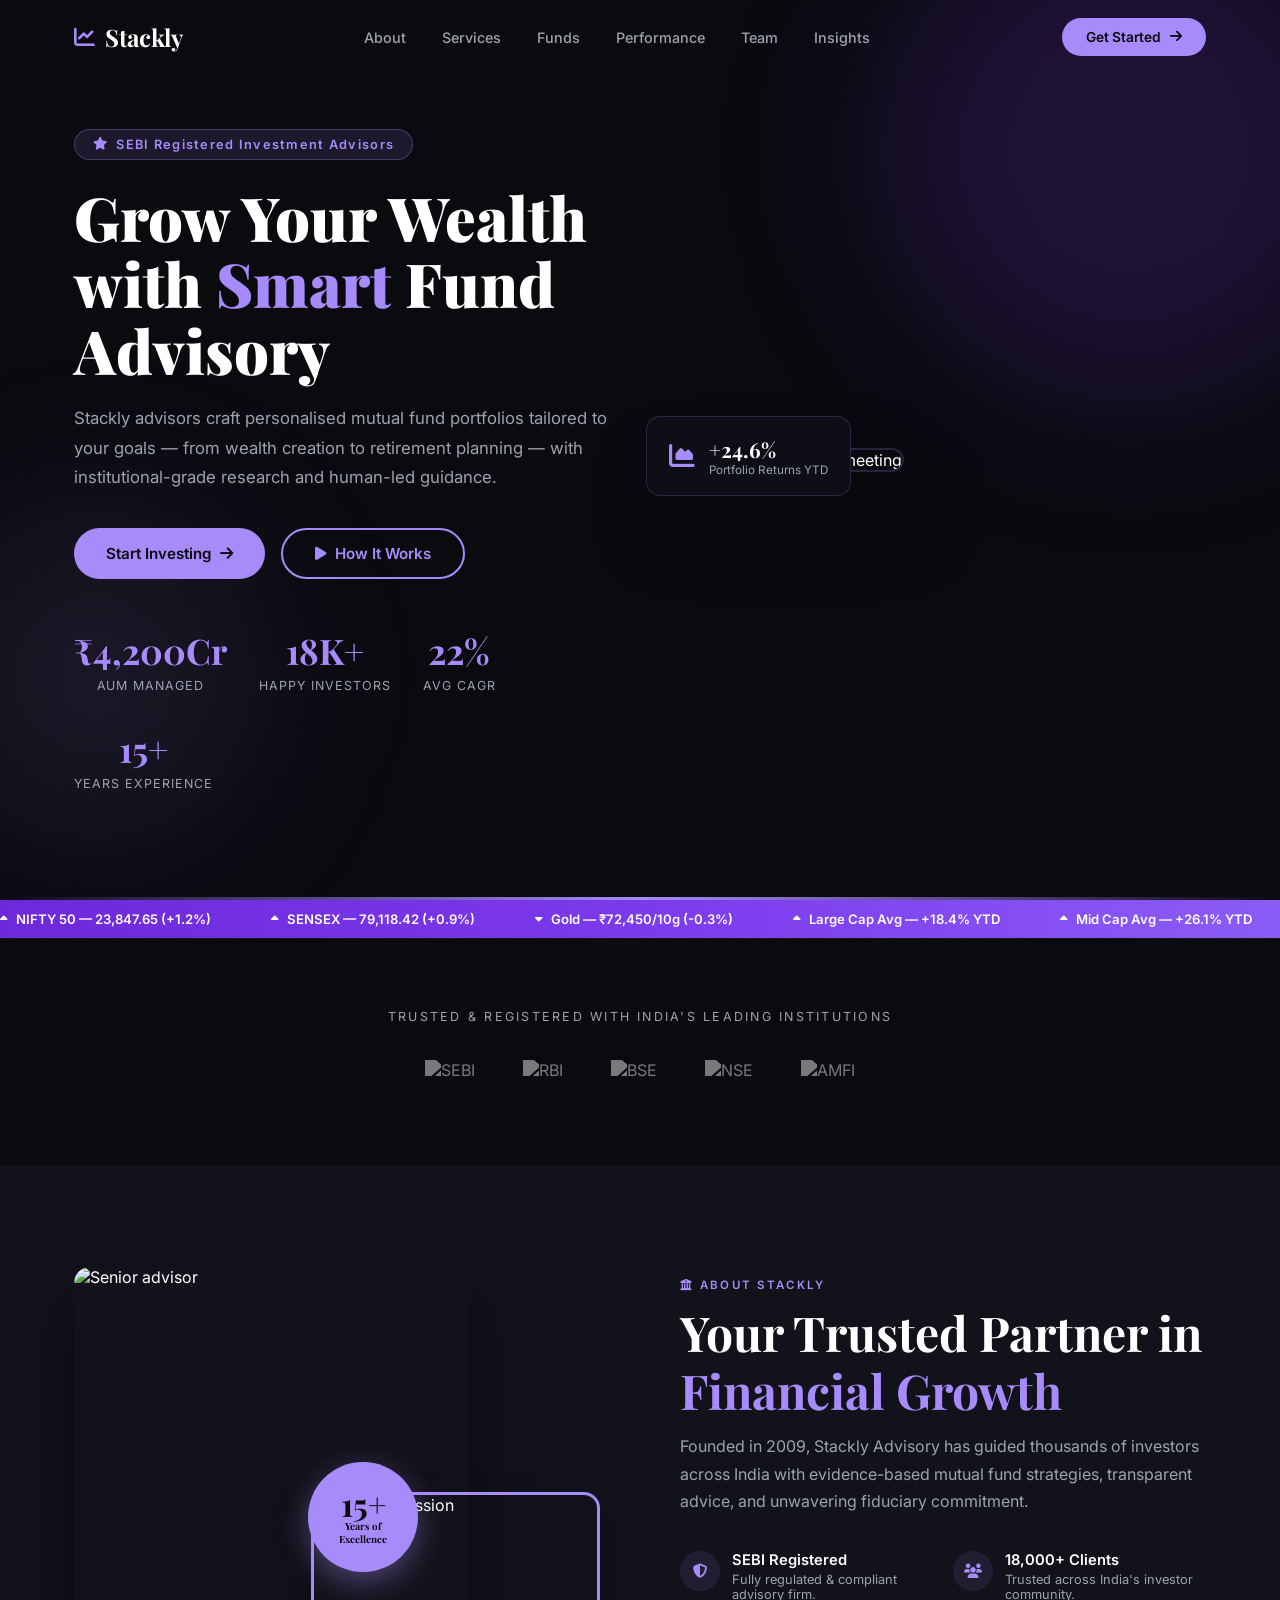
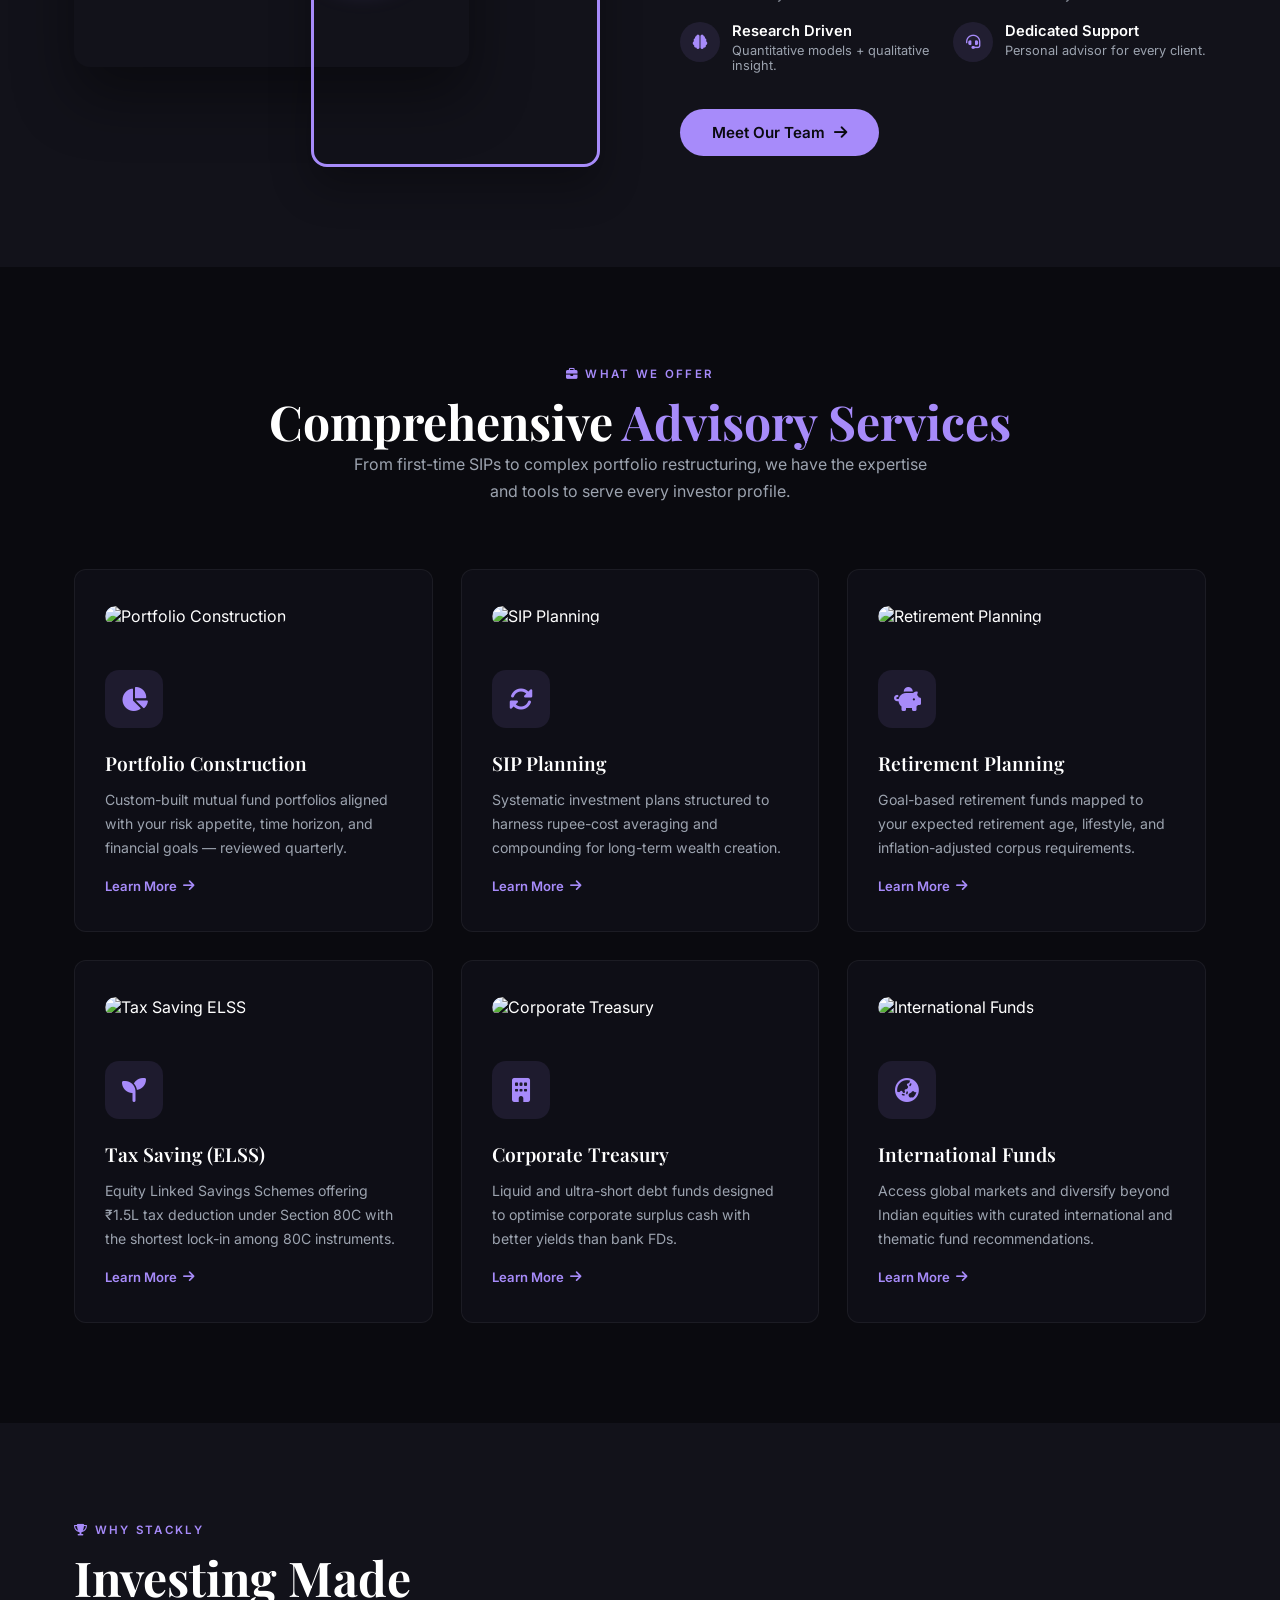
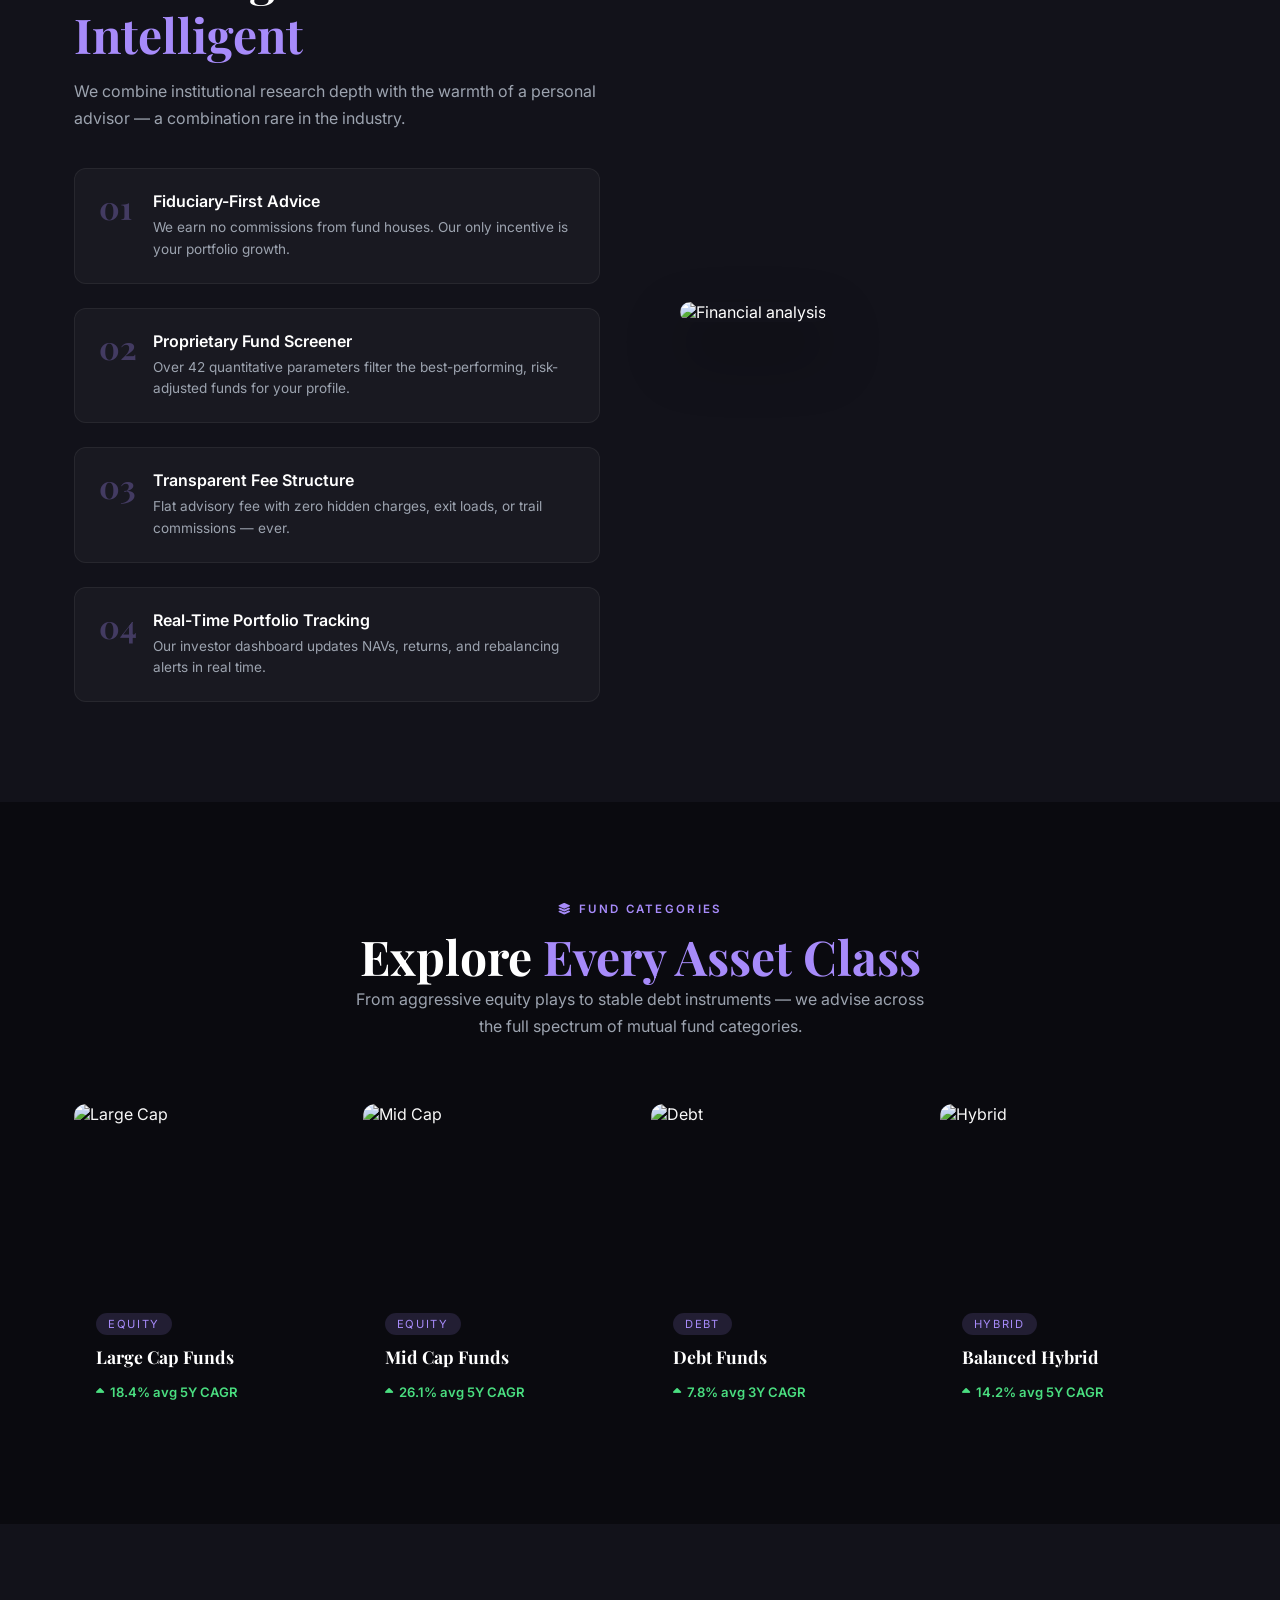
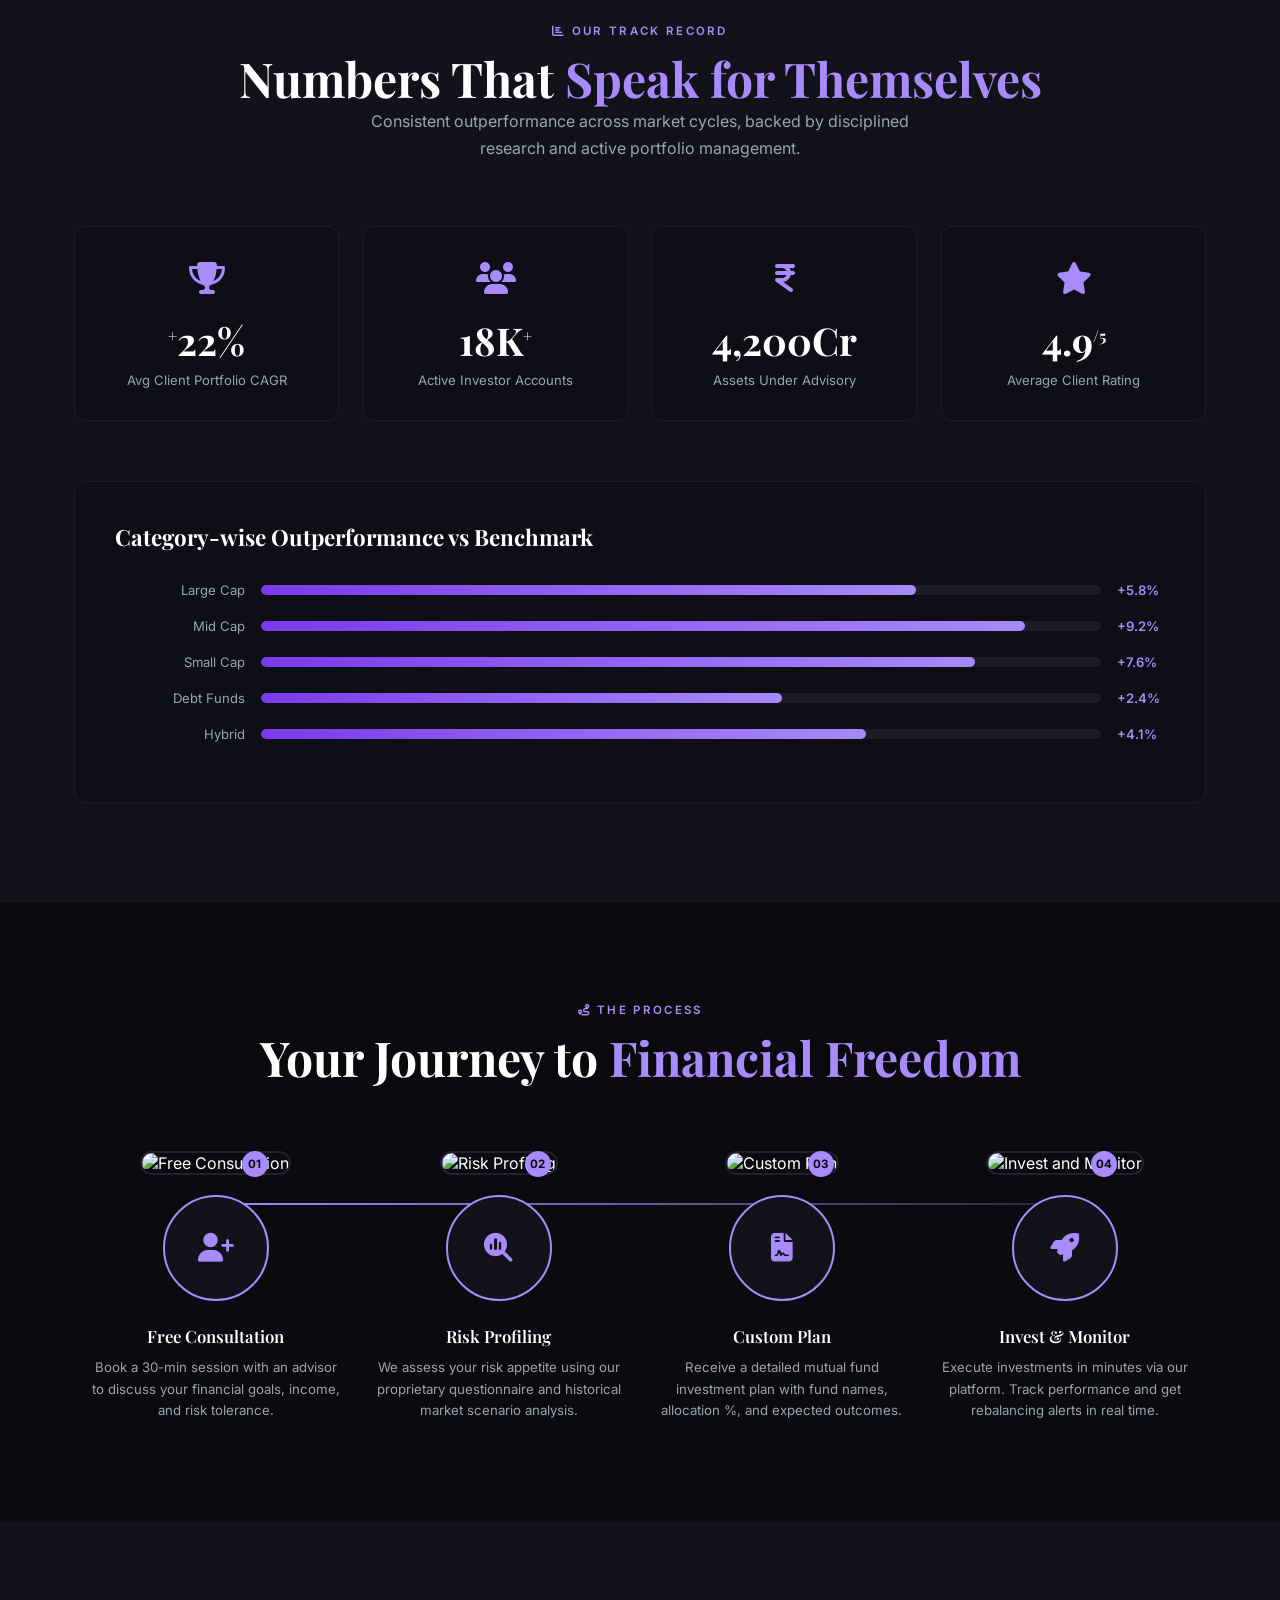
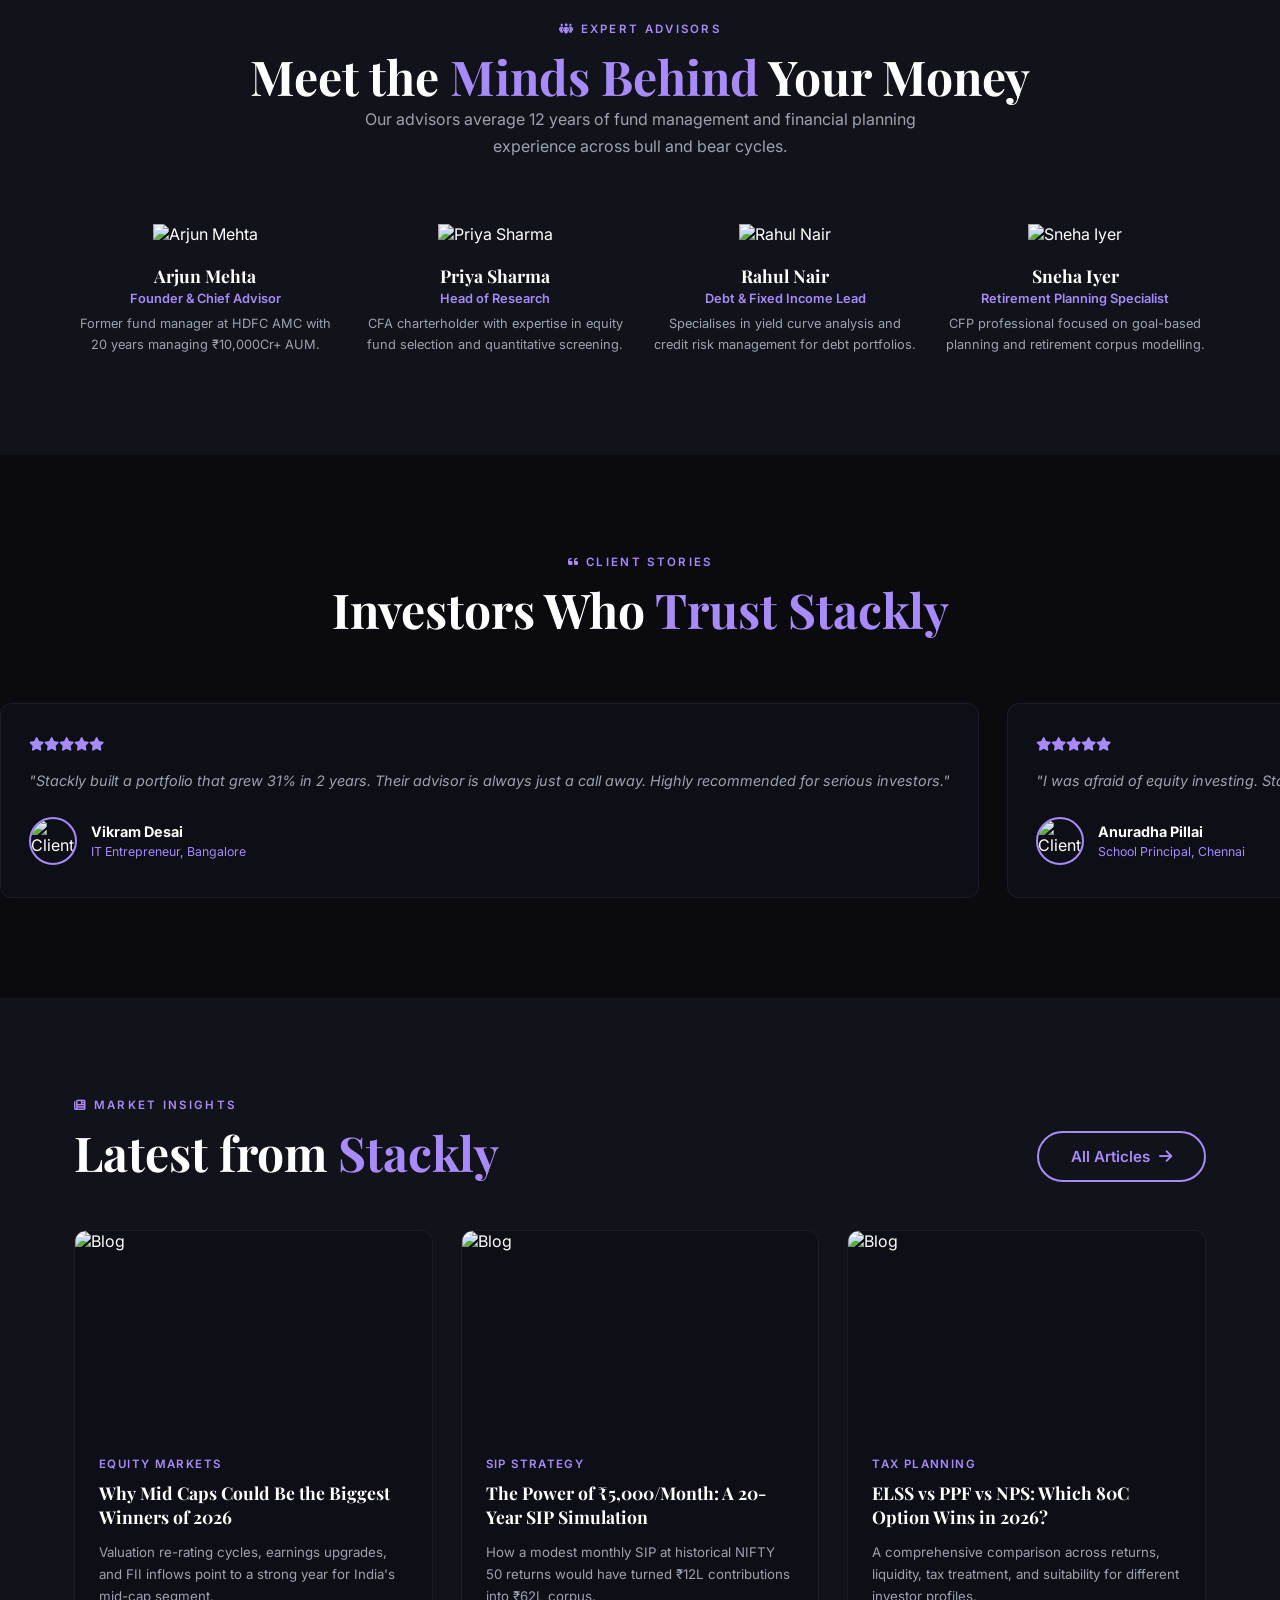
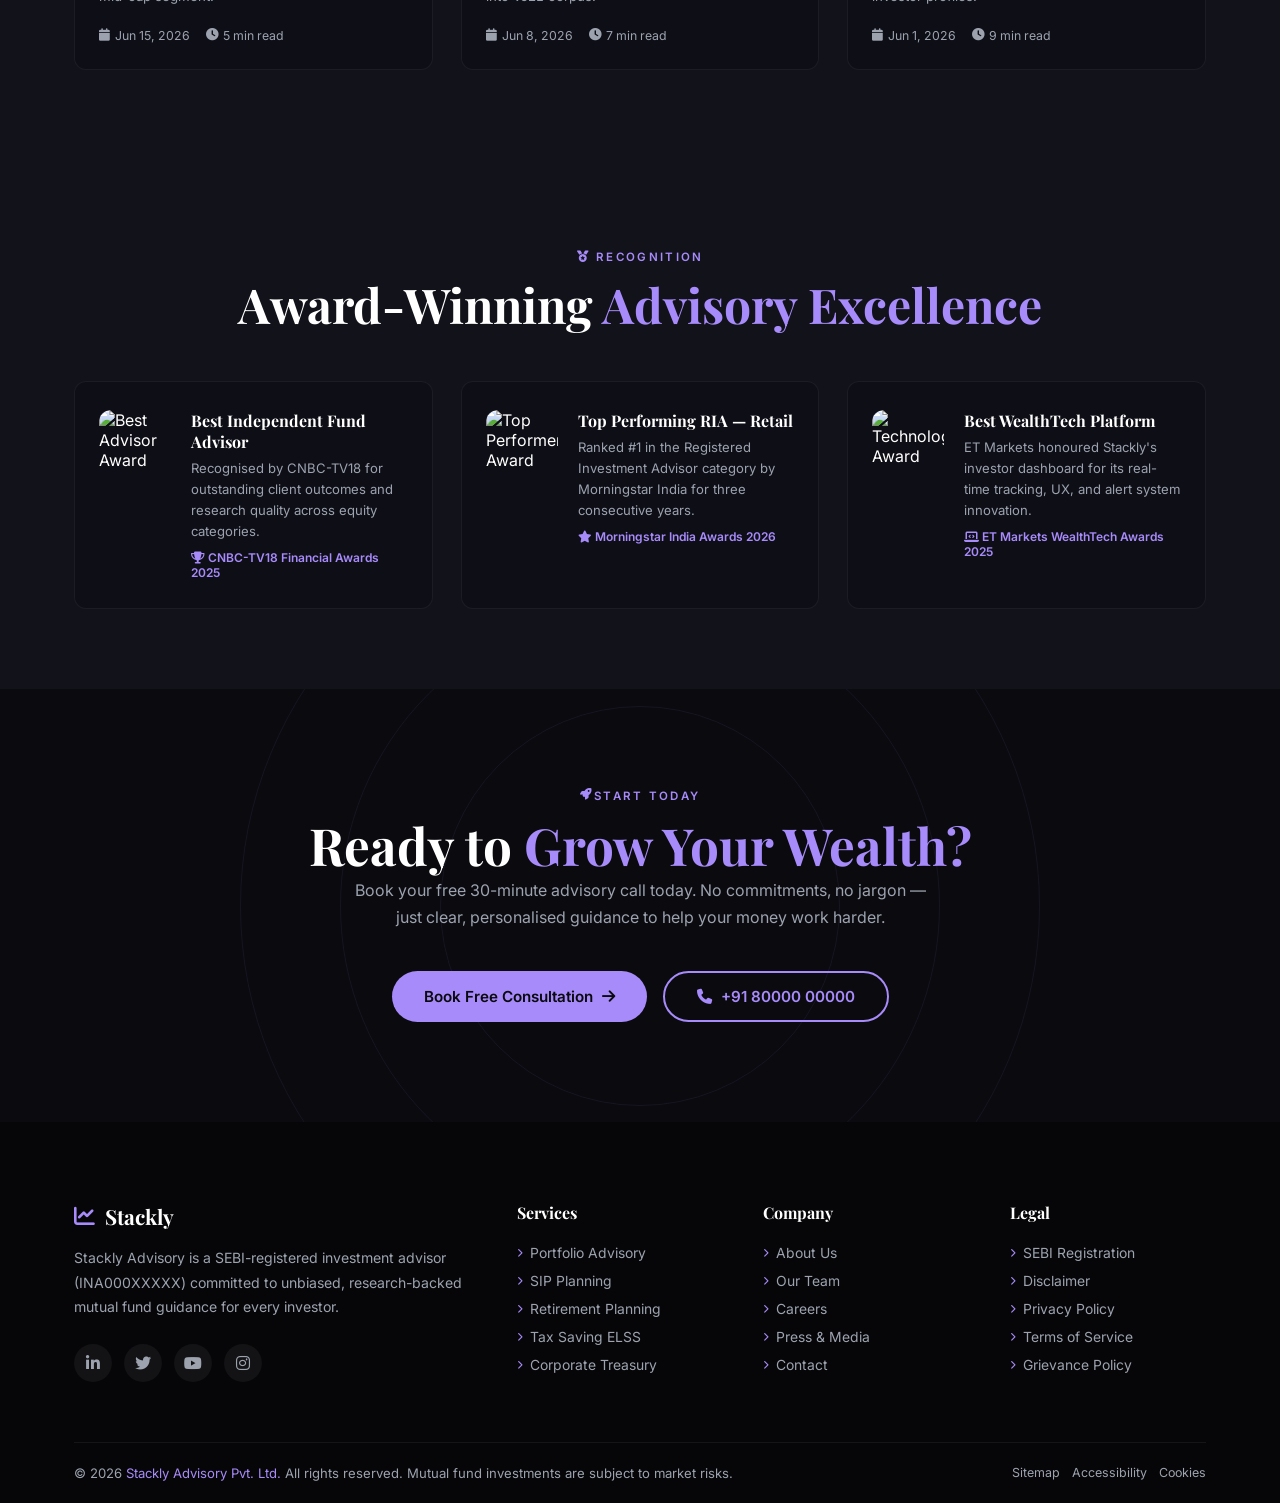
==== index.html @ 9badce9c "first commit" ====
<!DOCTYPE html>
<html lang="en">
<head>
  <meta charset="UTF-8" />
  <meta name="viewport" content="width=device-width, initial-scale=1.0"/>
  <title>Stackly Advisory | Premium Mutual Fund Solutions</title>
  <link rel="stylesheet" href="https://cdnjs.cloudflare.com/ajax/libs/font-awesome/6.5.0/css/all.min.css"/>
  <link href="https://fonts.googleapis.com/css2?family=Playfair+Display:wght@400;600;700;900&family=Inter:wght@300;400;500;600&display=swap" rel="stylesheet"/>
  <style>
    :root {
      --navy:    #0A0A0F;
      --midnight:#12121A;
      --gold:    #A78BFA;
      --gold-lt: #C4B5FD;
      --cream:   #F5F3FF;
      --slate:   #9CA3AF;
      --white:   #FFFFFF;
      --card-bg: #0E0E16;
      --radius:  12px;
      --transition: 0.4s cubic-bezier(.4,0,.2,1);
    }
    *,*::before,*::after{box-sizing:border-box;margin:0;padding:0;}
    html{scroll-behavior:smooth;}
    body{font-family:'Inter',sans-serif;background:var(--navy);color:var(--white);overflow-x:hidden;}

    /* ── SCROLLBAR ─────────────────────────────── */
    ::-webkit-scrollbar{width:6px;}
    ::-webkit-scrollbar-track{background:var(--midnight);}
    ::-webkit-scrollbar-thumb{background:var(--gold);border-radius:4px;}

    /* ── UTILITIES ─────────────────────────────── */
    .container{max-width:1180px;margin:0 auto;padding:0 24px;}
    .section-tag{font-size:.72rem;letter-spacing:.2em;text-transform:uppercase;color:var(--gold);font-weight:600;margin-bottom:12px;display:block;}
    .section-title{font-family:'Playfair Display',serif;font-size:clamp(2rem,4vw,3rem);font-weight:700;line-height:1.2;color:var(--white);}
    .section-title span{color:var(--gold);}
    .section-sub{color:var(--slate);font-size:1rem;line-height:1.7;margin-top:14px;max-width:580px;}
    .btn-gold{display:inline-flex;align-items:center;gap:9px;background:var(--gold);color:var(--navy);padding:14px 32px;border-radius:50px;font-weight:600;font-size:.95rem;text-decoration:none;transition:var(--transition);border:none;cursor:pointer;}
    .btn-gold:hover{background:var(--gold-lt);transform:translateY(-2px);box-shadow:0 12px 30px rgba(167,139,250,.3);}
    .btn-outline{display:inline-flex;align-items:center;gap:9px;background:transparent;color:var(--gold);padding:14px 32px;border-radius:50px;font-weight:600;font-size:.95rem;text-decoration:none;transition:var(--transition);border:2px solid var(--gold);cursor:pointer;}
    .btn-outline:hover{background:var(--gold);color:var(--navy);}

    /* ── REVEAL ANIMATION ──────────────────────── */
    .reveal{opacity:0;transform:translateY(40px);transition:opacity .7s ease,transform .7s ease;}
    .reveal.visible{opacity:1;transform:translateY(0);}
    .reveal-left{opacity:0;transform:translateX(-50px);transition:opacity .7s ease,transform .7s ease;}
    .reveal-left.visible{opacity:1;transform:translateX(0);}
    .reveal-right{opacity:0;transform:translateX(50px);transition:opacity .7s ease,transform .7s ease;}
    .reveal-right.visible{opacity:1;transform:translateX(0);}

    /* ══════════════════════════════════════════
       1. NAVBAR
    ══════════════════════════════════════════ */
    #navbar{position:fixed;top:0;left:0;width:100%;z-index:1000;padding:18px 0;transition:var(--transition);}
    #navbar.scrolled{background:rgba(10,10,15,.95);backdrop-filter:blur(16px);padding:12px 0;border-bottom:1px solid rgba(167,139,250,.15);}
    .nav-inner{display:flex;align-items:center;justify-content:space-between;}
    .logo{font-family:'Playfair Display',serif;font-size:1.5rem;font-weight:700;color:var(--white);text-decoration:none;display:flex;align-items:center;gap:10px;}
    .logo i{color:var(--gold);font-size:1.3rem;}
    .logo span{color:var(--gold);}
    .nav-links{display:flex;align-items:center;gap:36px;list-style:none;}
    .nav-links a{color:var(--slate);font-size:.9rem;font-weight:500;text-decoration:none;transition:color .3s;position:relative;}
    .nav-links a::after{content:'';position:absolute;bottom:-4px;left:0;width:0;height:2px;background:var(--gold);transition:width .3s;}
    .nav-links a:hover{color:var(--white);}
    .nav-links a:hover::after{width:100%;}
    .nav-cta{margin-left:12px;}
    .hamburger{display:none;flex-direction:column;gap:5px;cursor:pointer;padding:4px;}
    .hamburger span{display:block;width:26px;height:2px;background:var(--white);border-radius:2px;transition:var(--transition);}
    .hamburger.open span:nth-child(1){transform:rotate(45deg) translate(5px,5px);}
    .hamburger.open span:nth-child(2){opacity:0;}
    .hamburger.open span:nth-child(3){transform:rotate(-45deg) translate(5px,-5px);}
    .mobile-menu{display:none;position:fixed;top:0;left:0;width:100%;height:100vh;background:var(--midnight);z-index:999;flex-direction:column;align-items:center;justify-content:center;gap:32px;}
    .mobile-menu.open{display:flex;}
    .mobile-menu a{color:var(--white);font-size:1.4rem;font-family:'Playfair Display',serif;text-decoration:none;transition:color .3s;}
    .mobile-menu a:hover{color:var(--gold);}

    /* ══════════════════════════════════════════
       2. HERO
    ══════════════════════════════════════════ */
    #hero{min-height:100vh;display:flex;align-items:center;position:relative;overflow:hidden;}
    .hero-bg{position:absolute;inset:0;background:url('https://images.unsplash.com/photo-1611974789855-9c2a0a7236a3?w=1600&auto=format&fit=crop&q=80') center/cover no-repeat;filter:brightness(.25);}
    .hero-overlay{position:absolute;inset:0;background:linear-gradient(135deg,rgba(10,10,15,.92) 0%,rgba(10,10,15,.55) 100%);}
    .hero-grid{position:relative;z-index:2;display:grid;grid-template-columns:1fr 1fr;gap:60px;align-items:center;padding:100px 0 80px;}
    .hero-badge{display:inline-flex;align-items:center;gap:8px;background:rgba(167,139,250,.12);border:1px solid rgba(167,139,250,.3);color:var(--gold);padding:7px 18px;border-radius:50px;font-size:.8rem;font-weight:600;letter-spacing:.1em;margin-bottom:24px;}
    .hero-h1{font-family:'Playfair Display',serif;font-size:clamp(2.4rem,5vw,3.8rem);font-weight:900;line-height:1.1;color:var(--white);}
    .hero-h1 em{font-style:normal;color:var(--gold);}
    .hero-sub{color:var(--slate);font-size:1.05rem;line-height:1.75;margin:20px 0 36px;}
    .hero-btns{display:flex;gap:16px;flex-wrap:wrap;}
    .hero-stats{display:flex;gap:32px;margin-top:48px;flex-wrap:wrap;}
    .stat-item{text-align:center;}
    .stat-num{font-family:'Playfair Display',serif;font-size:2.2rem;font-weight:700;color:var(--gold);}
    .stat-lbl{font-size:.78rem;color:var(--slate);letter-spacing:.08em;text-transform:uppercase;margin-top:4px;}
    .hero-img-wrap{position:relative;}
    .hero-img-wrap img{width:100%;border-radius:20px;border:2px solid rgba(167,139,250,.2);box-shadow:0 40px 80px rgba(0,0,0,.5);}
    .hero-card-float{position:absolute;bottom:-24px;left:-24px;background:var(--card-bg);border:1px solid rgba(167,139,250,.2);border-radius:14px;padding:18px 22px;display:flex;align-items:center;gap:14px;animation:floatCard 3s ease-in-out infinite;}
    @keyframes floatCard{0%,100%{transform:translateY(0);}50%{transform:translateY(-8px);}}
    .hero-card-float i{font-size:1.6rem;color:var(--gold);}
    .hero-card-float .fc-val{font-size:1.3rem;font-weight:700;font-family:'Playfair Display',serif;color:var(--white);}
    .hero-card-float .fc-lbl{font-size:.73rem;color:var(--slate);}
    /* animated gold line */
    .gold-line{position:absolute;bottom:0;left:0;width:100%;height:3px;background:linear-gradient(90deg,transparent,var(--gold),transparent);animation:scanline 3s linear infinite;}
    @keyframes scanline{0%{transform:translateX(-100%);}100%{transform:translateX(100%);}}

    /* ══════════════════════════════════════════
       3. MARQUEE TICKER
    ══════════════════════════════════════════ */
    #ticker{background:linear-gradient(90deg,#6D28D9,#7C3AED,#8B5CF6);padding:11px 0;overflow:hidden;}
    .ticker-track span{font-size:.82rem;font-weight:600;color:#FFFFFF;display:flex;align-items:center;gap:8px;}
    .ticker-track{display:flex;gap:60px;animation:marquee 25s linear infinite;white-space:nowrap;}
    .ticker-track span i{font-size:.75rem;}
    @keyframes marquee{0%{transform:translateX(0);}100%{transform:translateX(-50%);}}

    /* ══════════════════════════════════════════
       4. ABOUT
    ══════════════════════════════════════════ */
    #about{padding:100px 0;background:var(--midnight);}
    .about-grid{display:grid;grid-template-columns:1fr 1fr;gap:80px;align-items:center;}
    .about-img-stack{position:relative;height:500px;}
    .about-img-stack img{border-radius:16px;object-fit:cover;}
    .ai-main{position:absolute;top:0;left:0;width:75%;height:80%;box-shadow:0 30px 60px rgba(0,0,0,.4);}
    .ai-accent{position:absolute;bottom:0;right:0;width:55%;height:55%;border:3px solid var(--gold);box-shadow:0 20px 40px rgba(0,0,0,.3);}
    .exp-badge{position:absolute;top:50%;left:55%;transform:translate(-50%,-50%);background:var(--gold);color:var(--navy);border-radius:50%;width:110px;height:110px;display:flex;flex-direction:column;align-items:center;justify-content:center;font-family:'Playfair Display',serif;font-weight:700;box-shadow:0 10px 30px rgba(167,139,250,.4);}
    .exp-badge .eb-num{font-size:2rem;line-height:1;}
    .exp-badge .eb-lbl{font-size:.62rem;text-align:center;line-height:1.3;}
    .about-features{display:grid;grid-template-columns:1fr 1fr;gap:20px;margin-top:36px;}
    .af-item{display:flex;align-items:flex-start;gap:12px;}
    .af-icon{width:40px;height:40px;background:rgba(167,139,250,.1);border-radius:50%;display:flex;align-items:center;justify-content:center;color:var(--gold);font-size:.9rem;flex-shrink:0;}
    .af-text h4{font-size:.92rem;font-weight:600;color:var(--white);}
    .af-text p{font-size:.8rem;color:var(--slate);margin-top:3px;}

    /* ══════════════════════════════════════════
       5. SERVICES
    ══════════════════════════════════════════ */
    #services{padding:100px 0;background:var(--navy);}
    .services-header{text-align:center;margin-bottom:64px;}
    .services-header .section-sub{margin:0 auto;}
    .services-grid{display:grid;grid-template-columns:repeat(3,1fr);gap:28px;}
    .service-card{background:var(--card-bg);border:1px solid rgba(255,255,255,.06);border-radius:var(--radius);padding:36px 30px;position:relative;overflow:hidden;transition:var(--transition);cursor:default;}
    .service-card::before{content:'';position:absolute;top:0;left:0;width:100%;height:3px;background:linear-gradient(90deg,#7C3AED,#A78BFA);transform:scaleX(0);transform-origin:left;transition:transform .4s;}
    /* hero glow orbs */
    .hero-orb{position:absolute;border-radius:50%;filter:blur(80px);pointer-events:none;z-index:1;}
    .hero-orb-1{width:500px;height:500px;background:rgba(124,58,237,.18);top:-100px;right:-100px;}
    .hero-orb-2{width:350px;height:350px;background:rgba(167,139,250,.1);bottom:50px;left:-80px;}
    .service-card:hover{transform:translateY(-8px);border-color:rgba(167,139,250,.25);box-shadow:0 24px 50px rgba(0,0,0,.3);}
    .service-card:hover::before{transform:scaleX(1);}
    .sc-icon{width:58px;height:58px;background:rgba(167,139,250,.1);border-radius:14px;display:flex;align-items:center;justify-content:center;color:var(--gold);font-size:1.5rem;margin-bottom:22px;transition:var(--transition);}
    .service-card:hover .sc-icon{background:var(--gold);color:var(--navy);}
    .service-card h3{font-family:'Playfair Display',serif;font-size:1.2rem;font-weight:600;color:var(--white);margin-bottom:12px;}
    .service-card p{color:var(--slate);font-size:.88rem;line-height:1.7;}
    .sc-link{display:inline-flex;align-items:center;gap:6px;color:var(--gold);font-size:.82rem;font-weight:600;margin-top:18px;text-decoration:none;transition:gap .3s;}
    .sc-link:hover{gap:12px;}

    /* ══════════════════════════════════════════
       6. WHY CHOOSE US
    ══════════════════════════════════════════ */
    #why{padding:100px 0;background:var(--midnight);}
    .why-grid{display:grid;grid-template-columns:1fr 1fr;gap:80px;align-items:center;}
    .why-img img{width:100%;border-radius:20px;object-fit:cover;height:520px;box-shadow:0 30px 60px rgba(0,0,0,.4);}
    .why-list{display:flex;flex-direction:column;gap:24px;margin-top:36px;}
    .wl-item{display:flex;gap:18px;align-items:flex-start;padding:22px 24px;background:rgba(255,255,255,.03);border-radius:var(--radius);border:1px solid rgba(255,255,255,.06);transition:var(--transition);}
    .wl-item:hover{border-color:rgba(167,139,250,.3);background:rgba(167,139,250,.05);}
    .wl-num{font-family:'Playfair Display',serif;font-size:2rem;font-weight:700;color:rgba(167,139,250,.3);line-height:1;min-width:36px;}
    .wl-content h4{font-size:1rem;font-weight:600;color:var(--white);margin-bottom:6px;}
    .wl-content p{font-size:.85rem;color:var(--slate);line-height:1.6;}

    /* ══════════════════════════════════════════
       7. FUND CATEGORIES
    ══════════════════════════════════════════ */
    #funds{padding:100px 0;background:var(--navy);}
    .funds-header{text-align:center;margin-bottom:64px;}
    .funds-header .section-sub{margin:0 auto;}
    .funds-grid{display:grid;grid-template-columns:repeat(4,1fr);gap:22px;}
    .fund-card{border-radius:var(--radius);overflow:hidden;position:relative;height:320px;cursor:pointer;group:true;}
    .fund-card img{width:100%;height:100%;object-fit:cover;transition:transform .6s;}
    .fund-card:hover img{transform:scale(1.08);}
    .fund-overlay{position:absolute;inset:0;background:linear-gradient(to top,rgba(10,10,15,.96) 0%,rgba(10,10,15,.3) 60%,transparent 100%);transition:var(--transition);}
    .fund-card:hover .fund-overlay{background:linear-gradient(to top,rgba(10,10,15,.99) 0%,rgba(10,10,15,.55) 70%,rgba(10,10,15,.1) 100%);}
    .fund-content{position:absolute;bottom:0;left:0;right:0;padding:24px 22px;}
    .fund-tag{font-size:.7rem;letter-spacing:.15em;text-transform:uppercase;color:var(--gold);background:rgba(167,139,250,.15);padding:4px 12px;border-radius:50px;display:inline-block;margin-bottom:10px;}
    .fund-card h3{font-family:'Playfair Display',serif;font-size:1.1rem;color:var(--white);}
    .fund-card p{font-size:.82rem;color:var(--slate);margin-top:6px;max-height:0;overflow:hidden;transition:max-height .4s,opacity .4s;opacity:0;}
    .fund-card:hover p{max-height:80px;opacity:1;}
    .fund-return{display:flex;align-items:center;gap:6px;margin-top:10px;font-size:.82rem;color:#4ade80;font-weight:600;}

    /* ══════════════════════════════════════════
       8. PERFORMANCE
    ══════════════════════════════════════════ */
    #performance{padding:100px 0;background:var(--midnight);}
    .perf-header{text-align:center;margin-bottom:64px;}
    .perf-header .section-sub{margin:0 auto;}
    .perf-grid{display:grid;grid-template-columns:repeat(4,1fr);gap:24px;margin-bottom:60px;}
    .perf-card{background:var(--card-bg);border:1px solid rgba(255,255,255,.06);border-radius:var(--radius);padding:32px 24px;text-align:center;transition:var(--transition);}
    .perf-card:hover{border-color:rgba(167,139,250,.3);transform:translateY(-6px);}
    .perf-icon{font-size:2rem;color:var(--gold);margin-bottom:16px;}
    .perf-val{font-family:'Playfair Display',serif;font-size:2.4rem;font-weight:700;color:var(--white);}
    .perf-val sup{font-size:1rem;}
    .perf-lbl{font-size:.82rem;color:var(--slate);margin-top:6px;}
    /* bar chart */
    .perf-bars{background:var(--card-bg);border-radius:var(--radius);padding:40px;border:1px solid rgba(255,255,255,.06);}
    .perf-bars h3{font-family:'Playfair Display',serif;font-size:1.4rem;margin-bottom:30px;color:var(--white);}
    .bar-row{display:flex;align-items:center;gap:16px;margin-bottom:20px;}
    .bar-lbl{font-size:.82rem;color:var(--slate);width:130px;text-align:right;}
    .bar-track{flex:1;height:10px;background:rgba(255,255,255,.06);border-radius:6px;overflow:hidden;}
    .bar-fill{height:100%;background:linear-gradient(90deg,#7C3AED,#A78BFA);border-radius:6px;width:0;transition:width 1.2s ease;}
    .bar-pct{font-size:.82rem;color:var(--gold);font-weight:600;width:48px;}

    /* ══════════════════════════════════════════
       9. HOW IT WORKS
    ══════════════════════════════════════════ */
    #how{padding:100px 0;background:var(--navy);}
    .how-header{text-align:center;margin-bottom:64px;}
    .how-grid{display:grid;grid-template-columns:repeat(4,1fr);gap:0;position:relative;}
    .how-grid::before{content:'';position:absolute;top:52px;left:12%;right:12%;height:2px;background:linear-gradient(90deg,var(--gold),rgba(167,139,250,.2));z-index:0;}
    .how-step{text-align:center;position:relative;z-index:1;padding:0 16px;}
    .hs-circle{width:106px;height:106px;border-radius:50%;border:2px solid var(--gold);background:var(--midnight);display:flex;align-items:center;justify-content:center;margin:0 auto 24px;transition:var(--transition);}
    .hs-circle i{font-size:1.8rem;color:var(--gold);transition:var(--transition);}
    .how-step:hover .hs-circle{background:var(--gold);}
    .how-step:hover .hs-circle i{color:var(--navy);}
    .hs-num{position:absolute;top:0;right:calc(50% - 52px);width:26px;height:26px;background:var(--gold);color:var(--navy);border-radius:50%;font-size:.72rem;font-weight:700;display:flex;align-items:center;justify-content:center;}
    .how-step h3{font-family:'Playfair Display',serif;font-size:1.05rem;font-weight:600;color:var(--white);margin-bottom:10px;}
    .how-step p{font-size:.83rem;color:var(--slate);line-height:1.65;}

    /* ══════════════════════════════════════════
       10. TEAM
    ══════════════════════════════════════════ */
    #team{padding:100px 0;background:var(--midnight);}
    .team-header{text-align:center;margin-bottom:64px;}
    .team-grid{display:grid;grid-template-columns:repeat(4,1fr);gap:28px;}
    .team-card{text-align:center;transition:var(--transition);}
    .team-img-wrap{position:relative;margin-bottom:20px;overflow:hidden;border-radius:16px;}
    .team-img-wrap img{width:100%;height:280px;object-fit:cover;transition:transform .5s;}
    .team-card:hover .team-img-wrap img{transform:scale(1.06);}
    .team-overlay{position:absolute;inset:0;background:rgba(10,10,15,.85);display:flex;align-items:center;justify-content:center;gap:16px;opacity:0;transition:var(--transition);}
    .team-card:hover .team-overlay{opacity:1;}
    .team-overlay a{width:40px;height:40px;border-radius:50%;background:var(--gold);display:flex;align-items:center;justify-content:center;color:var(--navy);text-decoration:none;transition:transform .3s;}
    .team-overlay a:hover{transform:scale(1.15);}
    .team-card h3{font-family:'Playfair Display',serif;font-size:1.1rem;color:var(--white);}
    .team-card .role{font-size:.8rem;color:var(--gold);font-weight:600;margin-top:4px;}
    .team-card p{font-size:.8rem;color:var(--slate);margin-top:8px;line-height:1.6;}

    /* ══════════════════════════════════════════
       11. TESTIMONIALS
    ══════════════════════════════════════════ */
    #testimonials{padding:100px 0;background:var(--navy);overflow:hidden;}
    .testi-header{text-align:center;margin-bottom:64px;}
    .testi-track-wrap{overflow:hidden;}
    .testi-track{display:flex;gap:28px;animation:testimarquee 30s linear infinite;}
    .testi-track:hover{animation-play-state:paused;}
    @keyframes testimarquee{0%{transform:translateX(0);}100%{transform:translateX(-50%);}}
    .testi-card{background:var(--card-bg);border:1px solid rgba(255,255,255,.06);border-radius:var(--radius);padding:32px 28px;min-width:360px;flex-shrink:0;}
    .stars{color:var(--gold);font-size:.85rem;margin-bottom:16px;}
    .testi-card p{color:var(--slate);font-size:.9rem;line-height:1.75;font-style:italic;}
    .testi-author{display:flex;align-items:center;gap:14px;margin-top:24px;}
    .testi-author img{width:48px;height:48px;border-radius:50%;object-fit:cover;border:2px solid var(--gold);}
    .testi-author strong{display:block;font-size:.9rem;color:var(--white);}
    .testi-author span{font-size:.77rem;color:var(--gold);}

    /* ══════════════════════════════════════════
       12. BLOG
    ══════════════════════════════════════════ */
    #blog{padding:100px 0;background:var(--midnight);}
    .blog-header{display:flex;align-items:flex-end;justify-content:space-between;margin-bottom:48px;flex-wrap:wrap;gap:20px;}
    .blog-grid{display:grid;grid-template-columns:repeat(3,1fr);gap:28px;}
    .blog-card{background:var(--card-bg);border-radius:var(--radius);overflow:hidden;transition:var(--transition);border:1px solid rgba(255,255,255,.06);}
    .blog-card:hover{transform:translateY(-8px);box-shadow:0 24px 50px rgba(0,0,0,.3);border-color:rgba(167,139,250,.2);}
    .blog-img{overflow:hidden;height:200px;}
    .blog-img img{width:100%;height:100%;object-fit:cover;transition:transform .5s;}
    .blog-card:hover .blog-img img{transform:scale(1.06);}
    .blog-body{padding:26px 24px;}
    .blog-cat{font-size:.72rem;color:var(--gold);text-transform:uppercase;letter-spacing:.12em;font-weight:600;}
    .blog-body h3{font-family:'Playfair Display',serif;font-size:1.1rem;color:var(--white);margin:10px 0 12px;line-height:1.4;}
    .blog-body p{font-size:.83rem;color:var(--slate);line-height:1.65;}
    .blog-meta{display:flex;align-items:center;gap:16px;margin-top:20px;font-size:.77rem;color:var(--slate);}
    .blog-meta span{display:flex;align-items:center;gap:5px;}

    /* ══════════════════════════════════════════
       13. CTA BANNER
    ══════════════════════════════════════════ */
    #cta-banner{padding:100px 0;background:var(--navy);position:relative;overflow:hidden;}
    .cta-bg{position:absolute;inset:0;background:url('https://images.unsplash.com/photo-1579621970563-ebec7560ff3e?w=1400&auto=format&fit=crop&q=70') center/cover;filter:brightness(.12);}
    .cta-inner{position:relative;z-index:2;text-align:center;max-width:700px;margin:0 auto;}
    .cta-inner .section-title{font-size:clamp(2rem,4vw,3.2rem);}
    .cta-inner .section-sub{margin:0 auto 40px;}
    .cta-btns{display:flex;gap:16px;justify-content:center;flex-wrap:wrap;}
    .cta-ring{position:absolute;width:400px;height:400px;border:1px solid rgba(167,139,250,.08);border-radius:50%;top:50%;left:50%;transform:translate(-50%,-50%);animation:pulse-ring 4s ease-in-out infinite;}
    .cta-ring:nth-child(2){width:600px;height:600px;animation-delay:.8s;}
    .cta-ring:nth-child(3){width:800px;height:800px;animation-delay:1.6s;}
    @keyframes pulse-ring{0%,100%{opacity:.3;transform:translate(-50%,-50%) scale(1);}50%{opacity:.15;transform:translate(-50%,-50%) scale(1.02);}}

    /* ══════════════════════════════════════════
       14. FOOTER
    ══════════════════════════════════════════ */
    footer{background:#060608;padding:80px 0 0;}
    .footer-grid{display:grid;grid-template-columns:2fr 1fr 1fr 1fr;gap:50px;margin-bottom:60px;}
    .footer-brand p{color:var(--slate);font-size:.88rem;line-height:1.75;margin:16px 0 24px;}
    .footer-social{display:flex;gap:12px;}
    .footer-social a{width:38px;height:38px;border-radius:50%;background:rgba(255,255,255,.05);display:flex;align-items:center;justify-content:center;color:var(--slate);text-decoration:none;transition:var(--transition);}
    .footer-social a:hover{background:var(--gold);color:var(--navy);}
    .footer-col h4{font-family:'Playfair Display',serif;font-size:1rem;color:var(--white);margin-bottom:22px;}
    .footer-col ul{list-style:none;display:flex;flex-direction:column;gap:12px;}
    .footer-col ul a{color:var(--slate);font-size:.87rem;text-decoration:none;transition:color .3s;display:flex;align-items:center;gap:7px;}
    .footer-col ul a::before{content:'\f054';font-family:'Font Awesome 6 Free';font-weight:900;font-size:.55rem;color:var(--gold);}
    .footer-col ul a:hover{color:var(--gold);}
    .footer-bottom{border-top:1px solid rgba(255,255,255,.06);padding:22px 0;display:flex;align-items:center;justify-content:space-between;flex-wrap:wrap;gap:12px;}
    .footer-bottom p{font-size:.82rem;color:var(--slate);}
    .footer-bottom span{color:var(--gold);}
    .footer-tags{display:flex;gap:12px;}
    .footer-tags a{font-size:.78rem;color:var(--slate);text-decoration:none;transition:color .3s;}
    .footer-tags a:hover{color:var(--gold);}

    /* ── SERVICE CARD IMAGES ─── */
    .sc-img{width:100%;height:160px;object-fit:cover;border-radius:10px;margin-bottom:22px;transition:transform .5s;}
    .service-card:hover .sc-img{transform:scale(1.04);}
    .sc-img-wrap{overflow:hidden;border-radius:10px;margin-bottom:22px;}

    /* ── HOW STEP IMAGES ─── */
    .hs-img{width:100%;height:180px;object-fit:cover;border-radius:14px;margin-bottom:20px;border:2px solid rgba(167,139,250,.15);}

    /* ── PARTNERS / TRUST LOGOS ─── */
    #partners{padding:70px 0;background:var(--navy);border-top:1px solid rgba(255,255,255,.05);border-bottom:1px solid rgba(255,255,255,.05);}
    .partners-label{text-align:center;font-size:.78rem;letter-spacing:.18em;text-transform:uppercase;color:var(--slate);margin-bottom:36px;}
    .partners-row{display:flex;align-items:center;justify-content:center;gap:48px;flex-wrap:wrap;}
    .partner-logo{display:flex;align-items:center;gap:10px;opacity:.45;transition:opacity .3s;filter:grayscale(1) brightness(2);}
    .partner-logo:hover{opacity:1;filter:grayscale(0);}
    .partner-logo img{height:36px;object-fit:contain;}

    /* ── AWARDS STRIP ─── */
    #awards{padding:80px 0;background:var(--midnight);}
    .awards-grid{display:grid;grid-template-columns:repeat(3,1fr);gap:28px;}
    .award-card{display:flex;gap:20px;align-items:flex-start;background:var(--card-bg);border:1px solid rgba(255,255,255,.06);border-radius:var(--radius);padding:28px 24px;transition:var(--transition);}
    .award-card:hover{border-color:rgba(167,139,250,.25);transform:translateY(-4px);}
    .award-img{width:72px;height:72px;border-radius:12px;object-fit:cover;flex-shrink:0;}
    .award-body h4{font-family:'Playfair Display',serif;font-size:1rem;color:var(--white);margin-bottom:6px;}
    .award-body p{font-size:.82rem;color:var(--slate);line-height:1.6;}
    .award-year{font-size:.75rem;color:var(--gold);font-weight:600;margin-top:8px;display:block;}

    /* ══════════════════════════════════════════
       RESPONSIVE
    ══════════════════════════════════════════ */
    @media(max-width:1024px){
      .services-grid{grid-template-columns:repeat(2,1fr);}
      .funds-grid{grid-template-columns:repeat(2,1fr);}
      .perf-grid{grid-template-columns:repeat(2,1fr);}
      .team-grid{grid-template-columns:repeat(2,1fr);}
      .how-grid{grid-template-columns:repeat(2,1fr);gap:48px;}
      .how-grid::before{display:none;}
      .footer-grid{grid-template-columns:1fr 1fr;}
      .awards-grid{grid-template-columns:repeat(2,1fr);}
    }
    @media(max-width:768px){
      .nav-links,.nav-cta{display:none;}
      .hamburger{display:flex;}
      .hero-grid{grid-template-columns:1fr;gap:40px;padding:120px 0 60px;}
      .hero-img-wrap{display:none;}
      .about-grid,.why-grid{grid-template-columns:1fr;}
      .about-img-stack{height:320px;}
      .ai-main{width:100%;height:100%;}
      .ai-accent{display:none;}
      .exp-badge{display:none;}
      .services-grid{grid-template-columns:1fr;}
      .funds-grid{grid-template-columns:1fr 1fr;}
      .perf-grid{grid-template-columns:1fr 1fr;}
      .how-grid{grid-template-columns:1fr;}
      .team-grid{grid-template-columns:1fr 1fr;}
      .blog-grid{grid-template-columns:1fr;}
      .footer-grid{grid-template-columns:1fr;}
      .footer-bottom{flex-direction:column;text-align:center;}
      .hero-stats{gap:20px;}
      .blog-header{flex-direction:column;}
      .awards-grid{grid-template-columns:1fr;}
      .partners-row{gap:28px;}
    }
    @media(max-width:480px){
      .funds-grid{grid-template-columns:1fr;}
      .perf-grid{grid-template-columns:1fr;}
      .team-grid{grid-template-columns:1fr;}
      .hero-btns{flex-direction:column;}
    }
  </style>
</head>
<body>

<!-- ══ NAVBAR ══ -->
<nav id="navbar">
  <div class="container nav-inner">
    <a href="#hero" class="logo"><i class="fas fa-chart-line"></i> Stackly</a>
    <ul class="nav-links">
      <li><a href="#about">About</a></li>
      <li><a href="#services">Services</a></li>
      <li><a href="#funds">Funds</a></li>
      <li><a href="#performance">Performance</a></li>
      <li><a href="#team">Team</a></li>
      <li><a href="#blog">Insights</a></li>
    </ul>
    <a href="#cta-banner" class="btn-gold nav-cta" style="padding:11px 24px;font-size:.86rem;">Get Started <i class="fas fa-arrow-right"></i></a>
    <div class="hamburger" id="hamburger" aria-label="Toggle menu">
      <span></span><span></span><span></span>
    </div>
  </div>
</nav>

<!-- ══ MOBILE MENU ══ -->
<div class="mobile-menu" id="mobileMenu">
  <a href="#about" class="mob-link">About</a>
  <a href="#services" class="mob-link">Services</a>
  <a href="#funds" class="mob-link">Funds</a>
  <a href="#performance" class="mob-link">Performance</a>
  <a href="#how" class="mob-link">How It Works</a>
  <a href="#team" class="mob-link">Team</a>
  <a href="#blog" class="mob-link">Insights</a>
  <a href="#cta-banner" class="btn-gold mob-link" style="margin-top:12px;">Start Investing</a>
</div>

<!-- ══ SECTION 1: HERO ══ -->
<section id="hero">
  <div class="hero-bg"></div>
  <div class="hero-overlay"></div>
  <div class="hero-orb hero-orb-1"></div>
  <div class="hero-orb hero-orb-2"></div>
  <div class="gold-line"></div>
  <div class="container">
    <div class="hero-grid">
      <div class="hero-left reveal-left">
        <div class="hero-badge"><i class="fas fa-star"></i> SEBI Registered Investment Advisors</div>
        <h1 class="hero-h1">Grow Your Wealth with <em>Smart</em> Fund Advisory</h1>
        <p class="hero-sub">Stackly advisors craft personalised mutual fund portfolios tailored to your goals — from wealth creation to retirement planning — with institutional-grade research and human-led guidance.</p>
        <div class="hero-btns">
          <a href="#cta-banner" class="btn-gold">Start Investing <i class="fas fa-arrow-right"></i></a>
          <a href="#how" class="btn-outline"><i class="fas fa-play"></i> How It Works</a>
        </div>
        <div class="hero-stats">
          <div class="stat-item"><div class="stat-num">₹4,200Cr</div><div class="stat-lbl">AUM Managed</div></div>
          <div class="stat-item"><div class="stat-num">18K+</div><div class="stat-lbl">Happy Investors</div></div>
          <div class="stat-item"><div class="stat-num">22%</div><div class="stat-lbl">Avg CAGR</div></div>
          <div class="stat-item"><div class="stat-num">15+</div><div class="stat-lbl">Years Experience</div></div>
        </div>
      </div>
      <div class="hero-img-wrap reveal-right">
        <img src="https://images.unsplash.com/photo-1560472354-b33ff0c44a43?w=700&auto=format&fit=crop&q=80" alt="Investment advisory meeting"/>
        <div class="hero-card-float">
          <i class="fas fa-chart-area"></i>
          <div>
            <div class="fc-val">+24.6%</div>
            <div class="fc-lbl">Portfolio Returns YTD</div>
          </div>
        </div>
      </div>
    </div>
  </div>
</section>

<!-- ══ SECTION 2: TICKER ══ -->
<div id="ticker">
  <div class="ticker-track" id="tickerTrack">
    <span><i class="fas fa-caret-up"></i> NIFTY 50 — 23,847.65 (+1.2%)</span>
    <span><i class="fas fa-caret-up"></i> SENSEX — 79,118.42 (+0.9%)</span>
    <span><i class="fas fa-caret-down"></i> Gold — ₹72,450/10g (-0.3%)</span>
    <span><i class="fas fa-caret-up"></i> Large Cap Avg — +18.4% YTD</span>
    <span><i class="fas fa-caret-up"></i> Mid Cap Avg — +26.1% YTD</span>
    <span><i class="fas fa-caret-up"></i> SIP Inflows — ₹21,040 Cr</span>
    <span><i class="fas fa-caret-up"></i> NIFTY 50 — 23,847.65 (+1.2%)</span>
    <span><i class="fas fa-caret-up"></i> SENSEX — 79,118.42 (+0.9%)</span>
    <span><i class="fas fa-caret-down"></i> Gold — ₹72,450/10g (-0.3%)</span>
    <span><i class="fas fa-caret-up"></i> Large Cap Avg — +18.4% YTD</span>
    <span><i class="fas fa-caret-up"></i> Mid Cap Avg — +26.1% YTD</span>
    <span><i class="fas fa-caret-up"></i> SIP Inflows — ₹21,040 Cr</span>
  </div>
</div>

<!-- ══ PARTNERS TRUST STRIP ══ -->
<section id="partners">
  <div class="container">
    <p class="partners-label">Trusted & Registered with India's Leading Institutions</p>
    <div class="partners-row">
      <div class="partner-logo">
        <img src="https://upload.wikimedia.org/wikipedia/commons/thumb/9/9c/SEBI_Logo.svg/220px-SEBI_Logo.svg.png" alt="SEBI"/>
      </div>
      <div class="partner-logo">
        <img src="https://upload.wikimedia.org/wikipedia/commons/thumb/3/3d/Reserve_Bank_of_India_logo.svg/120px-Reserve_Bank_of_India_logo.svg.png" alt="RBI"/>
      </div>
      <div class="partner-logo">
        <img src="https://upload.wikimedia.org/wikipedia/commons/thumb/f/f4/BSE_Logo.svg/220px-BSE_Logo.svg.png" alt="BSE"/>
      </div>
      <div class="partner-logo">
        <img src="https://upload.wikimedia.org/wikipedia/en/thumb/8/8e/National_Stock_Exchange_of_India_logo.svg/220px-National_Stock_Exchange_of_India_logo.svg.png" alt="NSE"/>
      </div>
      <div class="partner-logo">
        <img src="https://upload.wikimedia.org/wikipedia/en/thumb/a/a0/AMFI_-_Association_of_Mutual_Funds_in_India.svg/220px-AMFI_-_Association_of_Mutual_Funds_in_India.svg.png" alt="AMFI"/>
      </div>
    </div>
  </div>
</section>

<!-- ══ SECTION 3: ABOUT ══ -->
<section id="about">
  <div class="container">
    <div class="about-grid">
      <div class="about-img-stack reveal-left">
        <img class="ai-main" src="https://images.unsplash.com/photo-1507003211169-0a1dd7228f2d?w=600&auto=format&fit=crop&q=80" alt="Senior advisor"/>
        <img class="ai-accent" src="https://images.unsplash.com/photo-1551836022-d5d88e9218df?w=400&auto=format&fit=crop&q=80" alt="Team discussion"/>
        <div class="exp-badge"><span class="eb-num">15+</span><span class="eb-lbl">Years of<br>Excellence</span></div>
      </div>
      <div class="reveal-right">
        <span class="section-tag"><i class="fas fa-building-columns"></i> About Stackly</span>
        <h2 class="section-title">Your Trusted Partner in <span>Financial Growth</span></h2>
        <p class="section-sub">Founded in 2009, Stackly Advisory has guided thousands of investors across India with evidence-based mutual fund strategies, transparent advice, and unwavering fiduciary commitment.</p>
        <div class="about-features">
          <div class="af-item">
            <div class="af-icon"><i class="fas fa-shield-halved"></i></div>
            <div class="af-text"><h4>SEBI Registered</h4><p>Fully regulated & compliant advisory firm.</p></div>
          </div>
          <div class="af-item">
            <div class="af-icon"><i class="fas fa-users"></i></div>
            <div class="af-text"><h4>18,000+ Clients</h4><p>Trusted across India's investor community.</p></div>
          </div>
          <div class="af-item">
            <div class="af-icon"><i class="fas fa-brain"></i></div>
            <div class="af-text"><h4>Research Driven</h4><p>Quantitative models + qualitative insight.</p></div>
          </div>
          <div class="af-item">
            <div class="af-icon"><i class="fas fa-headset"></i></div>
            <div class="af-text"><h4>Dedicated Support</h4><p>Personal advisor for every client.</p></div>
          </div>
        </div>
        <a href="#cta-banner" class="btn-gold" style="margin-top:36px;">Meet Our Team <i class="fas fa-arrow-right"></i></a>
      </div>
    </div>
  </div>
</section>

<!-- ══ SECTION 4: SERVICES ══ -->
<section id="services">
  <div class="container">
    <div class="services-header reveal">
      <span class="section-tag"><i class="fas fa-briefcase"></i> What We Offer</span>
      <h2 class="section-title">Comprehensive <span>Advisory Services</span></h2>
      <p class="section-sub">From first-time SIPs to complex portfolio restructuring, we have the expertise and tools to serve every investor profile.</p>
    </div>
    <div class="services-grid">
      <div class="service-card reveal">
        <div class="sc-img-wrap"><img class="sc-img" src="https://images.unsplash.com/photo-1611974789855-9c2a0a7236a3?w=600&auto=format&fit=crop&q=80" alt="Portfolio Construction"/></div>
        <div class="sc-icon"><i class="fas fa-chart-pie"></i></div>
        <h3>Portfolio Construction</h3>
        <p>Custom-built mutual fund portfolios aligned with your risk appetite, time horizon, and financial goals — reviewed quarterly.</p>
        <a href="#" class="sc-link">Learn More <i class="fas fa-arrow-right"></i></a>
      </div>
      <div class="service-card reveal">
        <div class="sc-img-wrap"><img class="sc-img" src="https://images.unsplash.com/photo-1579621970795-87facc2f976d?w=600&auto=format&fit=crop&q=80" alt="SIP Planning"/></div>
        <div class="sc-icon"><i class="fas fa-rotate"></i></div>
        <h3>SIP Planning</h3>
        <p>Systematic investment plans structured to harness rupee-cost averaging and compounding for long-term wealth creation.</p>
        <a href="#" class="sc-link">Learn More <i class="fas fa-arrow-right"></i></a>
      </div>
      <div class="service-card reveal">
        <div class="sc-img-wrap"><img class="sc-img" src="https://images.unsplash.com/photo-1516321497487-e288fb19713f?w=600&auto=format&fit=crop&q=80" alt="Retirement Planning"/></div>
        <div class="sc-icon"><i class="fas fa-piggy-bank"></i></div>
        <h3>Retirement Planning</h3>
        <p>Goal-based retirement funds mapped to your expected retirement age, lifestyle, and inflation-adjusted corpus requirements.</p>
        <a href="#" class="sc-link">Learn More <i class="fas fa-arrow-right"></i></a>
      </div>
      <div class="service-card reveal">
        <div class="sc-img-wrap"><img class="sc-img" src="https://images.unsplash.com/photo-1554224155-6726b3ff858f?w=600&auto=format&fit=crop&q=80" alt="Tax Saving ELSS"/></div>
        <div class="sc-icon"><i class="fas fa-seedling"></i></div>
        <h3>Tax Saving (ELSS)</h3>
        <p>Equity Linked Savings Schemes offering ₹1.5L tax deduction under Section 80C with the shortest lock-in among 80C instruments.</p>
        <a href="#" class="sc-link">Learn More <i class="fas fa-arrow-right"></i></a>
      </div>
      <div class="service-card reveal">
        <div class="sc-img-wrap"><img class="sc-img" src="https://images.unsplash.com/photo-1486406146926-c627a92ad1ab?w=600&auto=format&fit=crop&q=80" alt="Corporate Treasury"/></div>
        <div class="sc-icon"><i class="fas fa-building"></i></div>
        <h3>Corporate Treasury</h3>
        <p>Liquid and ultra-short debt funds designed to optimise corporate surplus cash with better yields than bank FDs.</p>
        <a href="#" class="sc-link">Learn More <i class="fas fa-arrow-right"></i></a>
      </div>
      <div class="service-card reveal">
        <div class="sc-img-wrap"><img class="sc-img" src="https://images.unsplash.com/photo-1526304640581-d334cdbbf45e?w=600&auto=format&fit=crop&q=80" alt="International Funds"/></div>
        <div class="sc-icon"><i class="fas fa-earth-asia"></i></div>
        <h3>International Funds</h3>
        <p>Access global markets and diversify beyond Indian equities with curated international and thematic fund recommendations.</p>
        <a href="#" class="sc-link">Learn More <i class="fas fa-arrow-right"></i></a>
      </div>
    </div>
  </div>
</section>

<!-- ══ SECTION 5: WHY CHOOSE US ══ -->
<section id="why">
  <div class="container">
    <div class="why-grid">
      <div class="reveal-left">
        <span class="section-tag"><i class="fas fa-trophy"></i> Why Stackly</span>
        <h2 class="section-title">Investing Made <span>Intelligent</span></h2>
        <p class="section-sub">We combine institutional research depth with the warmth of a personal advisor — a combination rare in the industry.</p>
        <div class="why-list">
          <div class="wl-item">
            <div class="wl-num">01</div>
            <div class="wl-content"><h4>Fiduciary-First Advice</h4><p>We earn no commissions from fund houses. Our only incentive is your portfolio growth.</p></div>
          </div>
          <div class="wl-item">
            <div class="wl-num">02</div>
            <div class="wl-content"><h4>Proprietary Fund Screener</h4><p>Over 42 quantitative parameters filter the best-performing, risk-adjusted funds for your profile.</p></div>
          </div>
          <div class="wl-item">
            <div class="wl-num">03</div>
            <div class="wl-content"><h4>Transparent Fee Structure</h4><p>Flat advisory fee with zero hidden charges, exit loads, or trail commissions — ever.</p></div>
          </div>
          <div class="wl-item">
            <div class="wl-num">04</div>
            <div class="wl-content"><h4>Real-Time Portfolio Tracking</h4><p>Our investor dashboard updates NAVs, returns, and rebalancing alerts in real time.</p></div>
          </div>
        </div>
      </div>
      <div class="why-img reveal-right">
        <img src="https://images.unsplash.com/photo-1454165804606-c3d57bc86b40?w=700&auto=format&fit=crop&q=80" alt="Financial analysis"/>
      </div>
    </div>
  </div>
</section>

<!-- ══ SECTION 6: FUND CATEGORIES ══ -->
<section id="funds">
  <div class="container">
    <div class="funds-header reveal">
      <span class="section-tag"><i class="fas fa-layer-group"></i> Fund Categories</span>
      <h2 class="section-title">Explore <span>Every Asset Class</span></h2>
      <p class="section-sub">From aggressive equity plays to stable debt instruments — we advise across the full spectrum of mutual fund categories.</p>
    </div>
    <div class="funds-grid">
      <div class="fund-card reveal">
        <img src="https://images.unsplash.com/photo-1611974789855-9c2a0a7236a3?w=500&auto=format&fit=crop&q=70" alt="Large Cap"/>
        <div class="fund-overlay"></div>
        <div class="fund-content">
          <div class="fund-tag">Equity</div>
          <h3>Large Cap Funds</h3>
          <p>Stable, blue-chip companies with consistent dividend histories and lower volatility.</p>
          <div class="fund-return"><i class="fas fa-caret-up"></i> 18.4% avg 5Y CAGR</div>
        </div>
      </div>
      <div class="fund-card reveal">
        <img src="https://images.unsplash.com/photo-1518186285589-2f7649de83e0?w=500&auto=format&fit=crop&q=70" alt="Mid Cap"/>
        <div class="fund-overlay"></div>
        <div class="fund-content">
          <div class="fund-tag">Equity</div>
          <h3>Mid Cap Funds</h3>
          <p>High-growth emerging champions with potential to become tomorrow's large caps.</p>
          <div class="fund-return"><i class="fas fa-caret-up"></i> 26.1% avg 5Y CAGR</div>
        </div>
      </div>
      <div class="fund-card reveal">
        <img src="https://images.unsplash.com/photo-1507679799987-c73779587ccf?w=500&auto=format&fit=crop&q=70" alt="Debt"/>
        <div class="fund-overlay"></div>
        <div class="fund-content">
          <div class="fund-tag">Debt</div>
          <h3>Debt Funds</h3>
          <p>Capital preservation with inflation-beating returns through fixed income securities.</p>
          <div class="fund-return"><i class="fas fa-caret-up"></i> 7.8% avg 3Y CAGR</div>
        </div>
      </div>
      <div class="fund-card reveal">
        <img src="https://images.unsplash.com/photo-1642790551116-18a150d248d3?w=500&auto=format&fit=crop&q=70" alt="Hybrid"/>
        <div class="fund-overlay"></div>
        <div class="fund-content">
          <div class="fund-tag">Hybrid</div>
          <h3>Balanced Hybrid</h3>
          <p>Best of both worlds — equity growth potential blended with debt stability.</p>
          <div class="fund-return"><i class="fas fa-caret-up"></i> 14.2% avg 5Y CAGR</div>
        </div>
      </div>
    </div>
  </div>
</section>

<!-- ══ SECTION 7: PERFORMANCE ══ -->
<section id="performance">
  <div class="container">
    <div class="perf-header reveal">
      <span class="section-tag"><i class="fas fa-chart-bar"></i> Our Track Record</span>
      <h2 class="section-title">Numbers That <span>Speak for Themselves</span></h2>
      <p class="section-sub">Consistent outperformance across market cycles, backed by disciplined research and active portfolio management.</p>
    </div>
    <div class="perf-grid">
      <div class="perf-card reveal">
        <div class="perf-icon"><i class="fas fa-trophy"></i></div>
        <div class="perf-val"><sup>+</sup>22%</div>
        <div class="perf-lbl">Avg Client Portfolio CAGR</div>
      </div>
      <div class="perf-card reveal">
        <div class="perf-icon"><i class="fas fa-users"></i></div>
        <div class="perf-val">18K<sup>+</sup></div>
        <div class="perf-lbl">Active Investor Accounts</div>
      </div>
      <div class="perf-card reveal">
        <div class="perf-icon"><i class="fas fa-indian-rupee-sign"></i></div>
        <div class="perf-val">4,200Cr</div>
        <div class="perf-lbl">Assets Under Advisory</div>
      </div>
      <div class="perf-card reveal">
        <div class="perf-icon"><i class="fas fa-star"></i></div>
        <div class="perf-val">4.9<sup>/5</sup></div>
        <div class="perf-lbl">Average Client Rating</div>
      </div>
    </div>
    <div class="perf-bars reveal">
      <h3>Category-wise Outperformance vs Benchmark</h3>
      <div class="bar-row">
        <span class="bar-lbl">Large Cap</span>
        <div class="bar-track"><div class="bar-fill" data-width="78"></div></div>
        <span class="bar-pct">+5.8%</span>
      </div>
      <div class="bar-row">
        <span class="bar-lbl">Mid Cap</span>
        <div class="bar-track"><div class="bar-fill" data-width="91"></div></div>
        <span class="bar-pct">+9.2%</span>
      </div>
      <div class="bar-row">
        <span class="bar-lbl">Small Cap</span>
        <div class="bar-track"><div class="bar-fill" data-width="85"></div></div>
        <span class="bar-pct">+7.6%</span>
      </div>
      <div class="bar-row">
        <span class="bar-lbl">Debt Funds</span>
        <div class="bar-track"><div class="bar-fill" data-width="62"></div></div>
        <span class="bar-pct">+2.4%</span>
      </div>
      <div class="bar-row">
        <span class="bar-lbl">Hybrid</span>
        <div class="bar-track"><div class="bar-fill" data-width="72"></div></div>
        <span class="bar-pct">+4.1%</span>
      </div>
    </div>
  </div>
</section>

<!-- ══ SECTION 8: HOW IT WORKS ══ -->
<section id="how">
  <div class="container">
    <div class="how-header reveal">
      <span class="section-tag"><i class="fas fa-route"></i> The Process</span>
      <h2 class="section-title">Your Journey to <span>Financial Freedom</span></h2>
    </div>
    <div class="how-grid">
      <div class="how-step reveal">
        <img class="hs-img" src="https://images.unsplash.com/photo-1600880292203-757bb62b4baf?w=500&auto=format&fit=crop&q=80" alt="Free Consultation"/>
        <div class="hs-circle"><i class="fas fa-user-plus"></i></div>
        <div class="hs-num">01</div>
        <h3>Free Consultation</h3>
        <p>Book a 30-min session with an advisor to discuss your financial goals, income, and risk tolerance.</p>
      </div>
      <div class="how-step reveal">
        <img class="hs-img" src="https://images.unsplash.com/photo-1551288049-bebda4e38f71?w=500&auto=format&fit=crop&q=80" alt="Risk Profiling"/>
        <div class="hs-circle"><i class="fas fa-magnifying-glass-chart"></i></div>
        <div class="hs-num">02</div>
        <h3>Risk Profiling</h3>
        <p>We assess your risk appetite using our proprietary questionnaire and historical market scenario analysis.</p>
      </div>
      <div class="how-step reveal">
        <img class="hs-img" src="https://images.unsplash.com/photo-1450101499163-c8848c66ca85?w=500&auto=format&fit=crop&q=80" alt="Custom Plan"/>
        <div class="hs-circle"><i class="fas fa-file-contract"></i></div>
        <div class="hs-num">03</div>
        <h3>Custom Plan</h3>
        <p>Receive a detailed mutual fund investment plan with fund names, allocation %, and expected outcomes.</p>
      </div>
      <div class="how-step reveal">
        <img class="hs-img" src="https://images.unsplash.com/photo-1518186285589-2f7649de83e0?w=500&auto=format&fit=crop&q=80" alt="Invest and Monitor"/>
        <div class="hs-circle"><i class="fas fa-rocket"></i></div>
        <div class="hs-num">04</div>
        <h3>Invest & Monitor</h3>
        <p>Execute investments in minutes via our platform. Track performance and get rebalancing alerts in real time.</p>
      </div>
    </div>
  </div>
</section>

<!-- ══ SECTION 9: TEAM ══ -->
<section id="team">
  <div class="container">
    <div class="team-header reveal">
      <span class="section-tag"><i class="fas fa-people-group"></i> Expert Advisors</span>
      <h2 class="section-title">Meet the <span>Minds Behind</span> Your Money</h2>
      <p class="section-sub" style="margin:0 auto;">Our advisors average 12 years of fund management and financial planning experience across bull and bear cycles.</p>
    </div>
    <div class="team-grid">
      <div class="team-card reveal">
        <div class="team-img-wrap">
          <img src="https://images.unsplash.com/photo-1560250097-0b93528c311a?w=400&auto=format&fit=crop&q=80" alt="Arjun Mehta"/>
          <div class="team-overlay">
            <a href="#"><i class="fab fa-linkedin-in"></i></a>
            <a href="#"><i class="fas fa-envelope"></i></a>
          </div>
        </div>
        <h3>Arjun Mehta</h3>
        <div class="role">Founder & Chief Advisor</div>
        <p>Former fund manager at HDFC AMC with 20 years managing ₹10,000Cr+ AUM.</p>
      </div>
      <div class="team-card reveal">
        <div class="team-img-wrap">
          <img src="https://images.unsplash.com/photo-1573496359142-b8d87734a5a2?w=400&auto=format&fit=crop&q=80" alt="Priya Sharma"/>
          <div class="team-overlay">
            <a href="#"><i class="fab fa-linkedin-in"></i></a>
            <a href="#"><i class="fas fa-envelope"></i></a>
          </div>
        </div>
        <h3>Priya Sharma</h3>
        <div class="role">Head of Research</div>
        <p>CFA charterholder with expertise in equity fund selection and quantitative screening.</p>
      </div>
      <div class="team-card reveal">
        <div class="team-img-wrap">
          <img src="https://images.unsplash.com/photo-1472099645785-5658abf4ff4e?w=400&auto=format&fit=crop&q=80" alt="Rahul Nair"/>
          <div class="team-overlay">
            <a href="#"><i class="fab fa-linkedin-in"></i></a>
            <a href="#"><i class="fas fa-envelope"></i></a>
          </div>
        </div>
        <h3>Rahul Nair</h3>
        <div class="role">Debt & Fixed Income Lead</div>
        <p>Specialises in yield curve analysis and credit risk management for debt portfolios.</p>
      </div>
      <div class="team-card reveal">
        <div class="team-img-wrap">
          <img src="https://images.unsplash.com/photo-1580489944761-15a19d654956?w=400&auto=format&fit=crop&q=80" alt="Sneha Iyer"/>
          <div class="team-overlay">
            <a href="#"><i class="fab fa-linkedin-in"></i></a>
            <a href="#"><i class="fas fa-envelope"></i></a>
          </div>
        </div>
        <h3>Sneha Iyer</h3>
        <div class="role">Retirement Planning Specialist</div>
        <p>CFP professional focused on goal-based planning and retirement corpus modelling.</p>
      </div>
    </div>
  </div>
</section>

<!-- ══ SECTION 10: TESTIMONIALS ══ -->
<section id="testimonials">
  <div class="container">
    <div class="testi-header reveal">
      <span class="section-tag"><i class="fas fa-quote-left"></i> Client Stories</span>
      <h2 class="section-title">Investors Who <span>Trust Stackly</span></h2>
    </div>
  </div>
  <div class="testi-track-wrap">
    <div class="testi-track" id="testiTrack">
      <div class="testi-card">
        <div class="stars"><i class="fas fa-star"></i><i class="fas fa-star"></i><i class="fas fa-star"></i><i class="fas fa-star"></i><i class="fas fa-star"></i></div>
        <p>"Stackly built a portfolio that grew 31% in 2 years. Their advisor is always just a call away. Highly recommended for serious investors."</p>
        <div class="testi-author">
          <img src="https://images.unsplash.com/photo-1500648767791-00dcc994a43e?w=100&auto=format&fit=crop&q=80" alt="Client"/>
          <div><strong>Vikram Desai</strong><span>IT Entrepreneur, Bangalore</span></div>
        </div>
      </div>
      <div class="testi-card">
        <div class="stars"><i class="fas fa-star"></i><i class="fas fa-star"></i><i class="fas fa-star"></i><i class="fas fa-star"></i><i class="fas fa-star"></i></div>
        <p>"I was afraid of equity investing. Stackly's step-by-step guidance helped me start with SIPs and now I'm a confident investor with a diversified portfolio."</p>
        <div class="testi-author">
          <img src="https://images.unsplash.com/photo-1544005313-94ddf0286df2?w=100&auto=format&fit=crop&q=80" alt="Client"/>
          <div><strong>Anuradha Pillai</strong><span>School Principal, Chennai</span></div>
        </div>
      </div>
      <div class="testi-card">
        <div class="stars"><i class="fas fa-star"></i><i class="fas fa-star"></i><i class="fas fa-star"></i><i class="fas fa-star"></i><i class="fas fa-star-half-stroke"></i></div>
        <p>"The ELSS recommendation saved me ₹45,000 in taxes last year. The transparency in fees is a breath of fresh air compared to other advisors I've tried."</p>
        <div class="testi-author">
          <img src="https://images.unsplash.com/photo-1507003211169-0a1dd7228f2d?w=100&auto=format&fit=crop&q=80" alt="Client"/>
          <div><strong>Harsh Kapoor</strong><span>CA, Mumbai</span></div>
        </div>
      </div>
      <div class="testi-card">
        <div class="stars"><i class="fas fa-star"></i><i class="fas fa-star"></i><i class="fas fa-star"></i><i class="fas fa-star"></i><i class="fas fa-star"></i></div>
        <p>"Our company's idle treasury funds now earn 2.1x what the bank FD was giving, with the same level of safety. Excellent corporate fund advisory service!"</p>
        <div class="testi-author">
          <img src="https://images.unsplash.com/photo-1531427186611-ecfd6d936c79?w=100&auto=format&fit=crop&q=80" alt="Client"/>
          <div><strong>Rohan Malhotra</strong><span>CFO, TechStart India</span></div>
        </div>
      </div>
      <!-- Duplicate for infinite scroll -->
      <div class="testi-card">
        <div class="stars"><i class="fas fa-star"></i><i class="fas fa-star"></i><i class="fas fa-star"></i><i class="fas fa-star"></i><i class="fas fa-star"></i></div>
        <p>"Stackly built a portfolio that grew 31% in 2 years. Their advisor is always just a call away. Highly recommended for serious investors."</p>
        <div class="testi-author">
          <img src="https://images.unsplash.com/photo-1500648767791-00dcc994a43e?w=100&auto=format&fit=crop&q=80" alt="Client"/>
          <div><strong>Vikram Desai</strong><span>IT Entrepreneur, Bangalore</span></div>
        </div>
      </div>
      <div class="testi-card">
        <div class="stars"><i class="fas fa-star"></i><i class="fas fa-star"></i><i class="fas fa-star"></i><i class="fas fa-star"></i><i class="fas fa-star"></i></div>
        <p>"I was afraid of equity investing. Stackly's step-by-step guidance helped me start with SIPs and now I'm a confident investor with a diversified portfolio."</p>
        <div class="testi-author">
          <img src="https://images.unsplash.com/photo-1544005313-94ddf0286df2?w=100&auto=format&fit=crop&q=80" alt="Client"/>
          <div><strong>Anuradha Pillai</strong><span>School Principal, Chennai</span></div>
        </div>
      </div>
      <div class="testi-card">
        <div class="stars"><i class="fas fa-star"></i><i class="fas fa-star"></i><i class="fas fa-star"></i><i class="fas fa-star"></i><i class="fas fa-star-half-stroke"></i></div>
        <p>"The ELSS recommendation saved me ₹45,000 in taxes last year. The transparency in fees is a breath of fresh air compared to other advisors I've tried."</p>
        <div class="testi-author">
          <img src="https://images.unsplash.com/photo-1507003211169-0a1dd7228f2d?w=100&auto=format&fit=crop&q=80" alt="Client"/>
          <div><strong>Harsh Kapoor</strong><span>CA, Mumbai</span></div>
        </div>
      </div>
      <div class="testi-card">
        <div class="stars"><i class="fas fa-star"></i><i class="fas fa-star"></i><i class="fas fa-star"></i><i class="fas fa-star"></i><i class="fas fa-star"></i></div>
        <p>"Our company's idle treasury funds now earn 2.1x what the bank FD was giving, with the same level of safety. Excellent corporate fund advisory service!"</p>
        <div class="testi-author">
          <img src="https://images.unsplash.com/photo-1531427186611-ecfd6d936c79?w=100&auto=format&fit=crop&q=80" alt="Client"/>
          <div><strong>Rohan Malhotra</strong><span>CFO, TechStart India</span></div>
        </div>
      </div>
    </div>
  </div>
</section>

<!-- ══ SECTION 11: BLOG ══ -->
<section id="blog">
  <div class="container">
    <div class="blog-header">
      <div class="reveal-left">
        <span class="section-tag"><i class="fas fa-newspaper"></i> Market Insights</span>
        <h2 class="section-title">Latest from <span>Stackly</span></h2>
      </div>
      <a href="#" class="btn-outline reveal-right">All Articles <i class="fas fa-arrow-right"></i></a>
    </div>
    <div class="blog-grid">
      <div class="blog-card reveal">
        <div class="blog-img">
          <img src="https://images.unsplash.com/photo-1551288049-bebda4e38f71?w=600&auto=format&fit=crop&q=70" alt="Blog"/>
        </div>
        <div class="blog-body">
          <div class="blog-cat">Equity Markets</div>
          <h3>Why Mid Caps Could Be the Biggest Winners of 2026</h3>
          <p>Valuation re-rating cycles, earnings upgrades, and FII inflows point to a strong year for India's mid-cap segment.</p>
          <div class="blog-meta">
            <span><i class="fas fa-calendar"></i> Jun 15, 2026</span>
            <span><i class="fas fa-clock"></i> 5 min read</span>
          </div>
        </div>
      </div>
      <div class="blog-card reveal">
        <div class="blog-img">
          <img src="https://images.unsplash.com/photo-1563986768494-4dee2763ff3f?w=600&auto=format&fit=crop&q=70" alt="Blog"/>
        </div>
        <div class="blog-body">
          <div class="blog-cat">SIP Strategy</div>
          <h3>The Power of ₹5,000/Month: A 20-Year SIP Simulation</h3>
          <p>How a modest monthly SIP at historical NIFTY 50 returns would have turned ₹12L contributions into ₹62L corpus.</p>
          <div class="blog-meta">
            <span><i class="fas fa-calendar"></i> Jun 8, 2026</span>
            <span><i class="fas fa-clock"></i> 7 min read</span>
          </div>
        </div>
      </div>
      <div class="blog-card reveal">
        <div class="blog-img">
          <img src="https://images.unsplash.com/photo-1559526324-4b87b5e36e44?w=600&auto=format&fit=crop&q=70" alt="Blog"/>
        </div>
        <div class="blog-body">
          <div class="blog-cat">Tax Planning</div>
          <h3>ELSS vs PPF vs NPS: Which 80C Option Wins in 2026?</h3>
          <p>A comprehensive comparison across returns, liquidity, tax treatment, and suitability for different investor profiles.</p>
          <div class="blog-meta">
            <span><i class="fas fa-calendar"></i> Jun 1, 2026</span>
            <span><i class="fas fa-clock"></i> 9 min read</span>
          </div>
        </div>
      </div>
    </div>
  </div>
</section>

<!-- ══ AWARDS SECTION ══ -->
<section id="awards">
  <div class="container">
    <div class="reveal" style="text-align:center;margin-bottom:48px;">
      <span class="section-tag"><i class="fas fa-medal"></i> Recognition</span>
      <h2 class="section-title">Award-Winning <span>Advisory Excellence</span></h2>
    </div>
    <div class="awards-grid">
      <div class="award-card reveal">
        <img class="award-img" src="https://images.unsplash.com/photo-1567427017947-545c5f8d16ad?w=200&auto=format&fit=crop&q=80" alt="Best Advisor Award"/>
        <div class="award-body">
          <h4>Best Independent Fund Advisor</h4>
          <p>Recognised by CNBC-TV18 for outstanding client outcomes and research quality across equity categories.</p>
          <span class="award-year"><i class="fas fa-trophy"></i> CNBC-TV18 Financial Awards 2025</span>
        </div>
      </div>
      <div class="award-card reveal">
        <img class="award-img" src="https://images.unsplash.com/photo-1496200186974-4293800e2c20?w=200&auto=format&fit=crop&q=80" alt="Top Performer Award"/>
        <div class="award-body">
          <h4>Top Performing RIA — Retail</h4>
          <p>Ranked #1 in the Registered Investment Advisor category by Morningstar India for three consecutive years.</p>
          <span class="award-year"><i class="fas fa-star"></i> Morningstar India Awards 2026</span>
        </div>
      </div>
      <div class="award-card reveal">
        <img class="award-img" src="https://images.unsplash.com/photo-1432888498266-38ffec3eaf0a?w=200&auto=format&fit=crop&q=80" alt="Technology Award"/>
        <div class="award-body">
          <h4>Best WealthTech Platform</h4>
          <p>ET Markets honoured Stackly's investor dashboard for its real-time tracking, UX, and alert system innovation.</p>
          <span class="award-year"><i class="fas fa-laptop-code"></i> ET Markets WealthTech Awards 2025</span>
        </div>
      </div>
    </div>
  </div>
</section>

<!-- ══ SECTION 12: CTA BANNER ══ -->
<section id="cta-banner">
  <div class="cta-bg"></div>
  <div class="cta-ring"></div>
  <div class="cta-ring"></div>
  <div class="cta-ring"></div>
  <div class="container">
    <div class="cta-inner reveal">
      <span class="section-tag" style="justify-content:center;display:flex;"><i class="fas fa-rocket"></i> Start Today</span>
      <h2 class="section-title">Ready to <span>Grow Your Wealth?</span></h2>
      <p class="section-sub">Book your free 30-minute advisory call today. No commitments, no jargon — just clear, personalised guidance to help your money work harder.</p>
      <div class="cta-btns">
        <a href="#" class="btn-gold">Book Free Consultation <i class="fas fa-arrow-right"></i></a>
        <a href="tel:+918000000000" class="btn-outline"><i class="fas fa-phone"></i> +91 80000 00000</a>
      </div>
    </div>
  </div>
</section>

<!-- ══ FOOTER ══ -->
<footer>
  <div class="container">
    <div class="footer-grid">
      <div class="footer-brand">
        <a href="#hero" class="logo" style="font-size:1.3rem;"><i class="fas fa-chart-line"></i> Stackly</a>
        <p>Stackly Advisory is a SEBI-registered investment advisor (INA000XXXXX) committed to unbiased, research-backed mutual fund guidance for every investor.</p>
        <div class="footer-social">
          <a href="#"><i class="fab fa-linkedin-in"></i></a>
          <a href="#"><i class="fab fa-twitter"></i></a>
          <a href="#"><i class="fab fa-youtube"></i></a>
          <a href="#"><i class="fab fa-instagram"></i></a>
        </div>
      </div>
      <div class="footer-col">
        <h4>Services</h4>
        <ul>
          <li><a href="#">Portfolio Advisory</a></li>
          <li><a href="#">SIP Planning</a></li>
          <li><a href="#">Retirement Planning</a></li>
          <li><a href="#">Tax Saving ELSS</a></li>
          <li><a href="#">Corporate Treasury</a></li>
        </ul>
      </div>
      <div class="footer-col">
        <h4>Company</h4>
        <ul>
          <li><a href="#">About Us</a></li>
          <li><a href="#">Our Team</a></li>
          <li><a href="#">Careers</a></li>
          <li><a href="#">Press & Media</a></li>
          <li><a href="#">Contact</a></li>
        </ul>
      </div>
      <div class="footer-col">
        <h4>Legal</h4>
        <ul>
          <li><a href="#">SEBI Registration</a></li>
          <li><a href="#">Disclaimer</a></li>
          <li><a href="#">Privacy Policy</a></li>
          <li><a href="#">Terms of Service</a></li>
          <li><a href="#">Grievance Policy</a></li>
        </ul>
      </div>
    </div>
    <div class="footer-bottom">
      <p>© 2026 <span>Stackly Advisory Pvt. Ltd.</span> All rights reserved. Mutual fund investments are subject to market risks.</p>
      <div class="footer-tags">
        <a href="#">Sitemap</a>
        <a href="#">Accessibility</a>
        <a href="#">Cookies</a>
      </div>
    </div>
  </div>
</footer>

<script>
  /* ── HAMBURGER ──────────────────────── */
  const ham = document.getElementById('hamburger');
  const mob = document.getElementById('mobileMenu');
  ham.addEventListener('click', () => {
    ham.classList.toggle('open');
    mob.classList.toggle('open');
    document.body.style.overflow = mob.classList.contains('open') ? 'hidden' : '';
  });
  document.querySelectorAll('.mob-link').forEach(l => {
    l.addEventListener('click', () => {
      ham.classList.remove('open');
      mob.classList.remove('open');
      document.body.style.overflow = '';
    });
  });

  /* ── NAVBAR SCROLL ──────────────────── */
  window.addEventListener('scroll', () => {
    document.getElementById('navbar').classList.toggle('scrolled', window.scrollY > 50);
  });

  /* ── SCROLL REVEAL ──────────────────── */
  const revealEls = document.querySelectorAll('.reveal,.reveal-left,.reveal-right');
  const io = new IntersectionObserver((entries) => {
    entries.forEach((e, i) => {
      if (e.isIntersecting) {
        setTimeout(() => e.target.classList.add('visible'), i * 80);
        io.unobserve(e.target);
      }
    });
  }, { threshold: 0.12 });
  revealEls.forEach(el => io.observe(el));

  /* ── BAR CHART ANIMATION ────────────── */
  const barIo = new IntersectionObserver((entries) => {
    entries.forEach(entry => {
      if (entry.isIntersecting) {
        document.querySelectorAll('.bar-fill').forEach(bar => {
          bar.style.width = bar.dataset.width + '%';
        });
        barIo.disconnect();
      }
    });
  }, { threshold: 0.4 });
  const perfBars = document.querySelector('.perf-bars');
  if (perfBars) barIo.observe(perfBars);

  /* ── COUNTER ANIMATION ──────────────── */
  const counterIo = new IntersectionObserver((entries) => {
    entries.forEach(entry => {
      if (entry.isIntersecting) {
        document.querySelectorAll('.stat-num').forEach(el => {
          const txt = el.textContent;
          // simple pulse
          el.style.transition = 'transform .3s';
          el.style.transform = 'scale(1.1)';
          setTimeout(() => el.style.transform = 'scale(1)', 300);
        });
        counterIo.disconnect();
      }
    });
  }, { threshold: 0.5 });
  const heroStats = document.querySelector('.hero-stats');
  if (heroStats) counterIo.observe(heroStats);

  /* ── REDUCE MOTION ──────────────────── */
  if (window.matchMedia('(prefers-reduced-motion: reduce)').matches) {
    document.querySelectorAll('.ticker-track,.testi-track,.gold-line,.hero-card-float,.cta-ring').forEach(el => {
      el.style.animation = 'none';
    });
  }
</script>
</body>
</html>
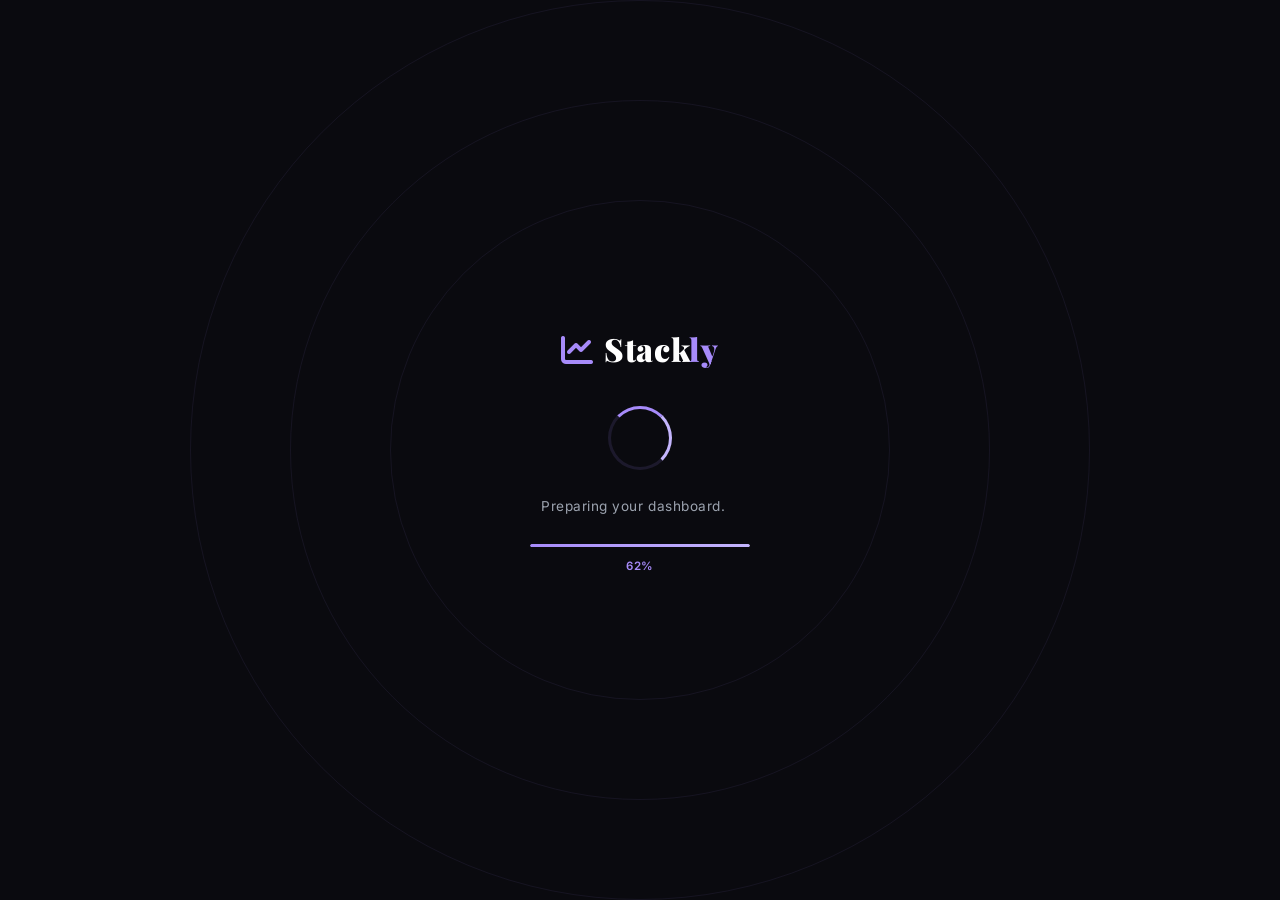
==== commit 7d392b47: "logo fixing" ====
--- a/index.html
+++ b/index.html
@@ -3,1152 +3,174 @@
 <head>
   <meta charset="UTF-8" />
   <meta name="viewport" content="width=device-width, initial-scale=1.0"/>
-  <title>Stackly Advisory | Premium Mutual Fund Solutions</title>
+  <title>Stackly | Loading...</title>
   <link rel="stylesheet" href="https://cdnjs.cloudflare.com/ajax/libs/font-awesome/6.5.0/css/all.min.css"/>
-  <link href="https://fonts.googleapis.com/css2?family=Playfair+Display:wght@400;600;700;900&family=Inter:wght@300;400;500;600&display=swap" rel="stylesheet"/>
+  <link href="https://fonts.googleapis.com/css2?family=Playfair+Display:wght@700;900&family=Inter:wght@400;500;600&display=swap" rel="stylesheet"/>
+  <meta http-equiv="refresh" content="3;url=./home.html">
   <style>
-    :root {
-      --navy:    #0A0A0F;
+    :root{
+      --navy:#0A0A0F;
       --midnight:#12121A;
-      --gold:    #A78BFA;
-      --gold-lt: #C4B5FD;
-      --cream:   #F5F3FF;
-      --slate:   #9CA3AF;
-      --white:   #FFFFFF;
-      --card-bg: #0E0E16;
-      --radius:  12px;
-      --transition: 0.4s cubic-bezier(.4,0,.2,1);
+      --gold:#A78BFA;
+      --gold-lt:#C4B5FD;
+      --slate:#9CA3AF;
+      --white:#FFFFFF;
     }
     *,*::before,*::after{box-sizing:border-box;margin:0;padding:0;}
-    html{scroll-behavior:smooth;}
-    body{font-family:'Inter',sans-serif;background:var(--navy);color:var(--white);overflow-x:hidden;}
+    html,body{height:100%;overflow:hidden;}
+    body{
+      background:var(--navy);
+      color:var(--white);
+      font-family:'Inter',sans-serif;
+      display:flex;
+      align-items:center;
+      justify-content:center;
+      position:relative;
+    }
 
-    /* ── SCROLLBAR ─────────────────────────────── */
-    ::-webkit-scrollbar{width:6px;}
-    ::-webkit-scrollbar-track{background:var(--midnight);}
-    ::-webkit-scrollbar-thumb{background:var(--gold);border-radius:4px;}
+    /* ── background ambience ── */
+    .load-bg{position:absolute;inset:0;background:url('https://images.unsplash.com/photo-1556761175-5973dc0f32e7?w=1600&auto=format&fit=crop&q=80') center/cover no-repeat;filter:brightness(.12);}
+    .load-overlay{position:absolute;inset:0;background:linear-gradient(160deg,rgba(10,10,15,.97) 0%,rgba(10,10,15,.9) 100%);}
+    .load-ring-deco{position:absolute;width:500px;height:500px;border:1px solid rgba(167,139,250,.08);border-radius:50%;top:50%;left:50%;transform:translate(-50%,-50%);animation:deco-pulse 4s ease-in-out infinite;}
+    .load-ring-deco:nth-child(3){width:700px;height:700px;animation-delay:.6s;}
+    .load-ring-deco:nth-child(4){width:900px;height:900px;animation-delay:1.2s;}
+    @keyframes deco-pulse{0%,100%{opacity:.25;transform:translate(-50%,-50%) scale(1);}50%{opacity:.08;transform:translate(-50%,-50%) scale(1.03);}}
 
-    /* ── UTILITIES ─────────────────────────────── */
-    .container{max-width:1180px;margin:0 auto;padding:0 24px;}
-    .section-tag{font-size:.72rem;letter-spacing:.2em;text-transform:uppercase;color:var(--gold);font-weight:600;margin-bottom:12px;display:block;}
-    .section-title{font-family:'Playfair Display',serif;font-size:clamp(2rem,4vw,3rem);font-weight:700;line-height:1.2;color:var(--white);}
-    .section-title span{color:var(--gold);}
-    .section-sub{color:var(--slate);font-size:1rem;line-height:1.7;margin-top:14px;max-width:580px;}
-    .btn-gold{display:inline-flex;align-items:center;gap:9px;background:var(--gold);color:var(--navy);padding:14px 32px;border-radius:50px;font-weight:600;font-size:.95rem;text-decoration:none;transition:var(--transition);border:none;cursor:pointer;}
-    .btn-gold:hover{background:var(--gold-lt);transform:translateY(-2px);box-shadow:0 12px 30px rgba(167,139,250,.3);}
-    .btn-outline{display:inline-flex;align-items:center;gap:9px;background:transparent;color:var(--gold);padding:14px 32px;border-radius:50px;font-weight:600;font-size:.95rem;text-decoration:none;transition:var(--transition);border:2px solid var(--gold);cursor:pointer;}
-    .btn-outline:hover{background:var(--gold);color:var(--navy);}
+    /* ── content ── */
+    .load-content{position:relative;z-index:2;text-align:center;}
 
-    /* ── REVEAL ANIMATION ──────────────────────── */
-    .reveal{opacity:0;transform:translateY(40px);transition:opacity .7s ease,transform .7s ease;}
-    .reveal.visible{opacity:1;transform:translateY(0);}
-    .reveal-left{opacity:0;transform:translateX(-50px);transition:opacity .7s ease,transform .7s ease;}
-    .reveal-left.visible{opacity:1;transform:translateX(0);}
-    .reveal-right{opacity:0;transform:translateX(50px);transition:opacity .7s ease,transform .7s ease;}
-    .reveal-right.visible{opacity:1;transform:translateX(0);}
+    .load-logo{
+      font-family:'Playfair Display',serif;
+      font-size:2rem;
+      font-weight:900;
+      letter-spacing:.02em;
+      margin-bottom:36px;
+      opacity:0;
+      animation:logo-in .8s .1s ease forwards;
+    }
+    .load-logo i{color:var(--gold);margin-right:10px;}
+    .load-logo span{color:var(--gold);}
+    @keyframes logo-in{
+      from{opacity:0;transform:translateY(14px);}
+      to{opacity:1;transform:translateY(0);}
+    }
 
-    /* ══════════════════════════════════════════
-       1. NAVBAR
-    ══════════════════════════════════════════ */
-    #navbar{position:fixed;top:0;left:0;width:100%;z-index:1000;padding:18px 0;transition:var(--transition);}
-    #navbar.scrolled{background:rgba(10,10,15,.95);backdrop-filter:blur(16px);padding:12px 0;border-bottom:1px solid rgba(167,139,250,.15);}
-    .nav-inner{display:flex;align-items:center;justify-content:space-between;}
-    .logo{font-family:'Playfair Display',serif;font-size:1.5rem;font-weight:700;color:var(--white);text-decoration:none;display:flex;align-items:center;gap:10px;}
-    .logo i{color:var(--gold);font-size:1.3rem;}
-    .logo span{color:var(--gold);}
-    .nav-links{display:flex;align-items:center;gap:36px;list-style:none;}
-    .nav-links a{color:var(--slate);font-size:.9rem;font-weight:500;text-decoration:none;transition:color .3s;position:relative;}
-    .nav-links a::after{content:'';position:absolute;bottom:-4px;left:0;width:0;height:2px;background:var(--gold);transition:width .3s;}
-    .nav-links a:hover{color:var(--white);}
-    .nav-links a:hover::after{width:100%;}
-    .nav-cta{margin-left:12px;}
-    .hamburger{display:none;flex-direction:column;gap:5px;cursor:pointer;padding:4px;}
-    .hamburger span{display:block;width:26px;height:2px;background:var(--white);border-radius:2px;transition:var(--transition);}
-    .hamburger.open span:nth-child(1){transform:rotate(45deg) translate(5px,5px);}
-    .hamburger.open span:nth-child(2){opacity:0;}
-    .hamburger.open span:nth-child(3){transform:rotate(-45deg) translate(5px,-5px);}
-    .mobile-menu{display:none;position:fixed;top:0;left:0;width:100%;height:100vh;background:var(--midnight);z-index:999;flex-direction:column;align-items:center;justify-content:center;gap:32px;}
-    .mobile-menu.open{display:flex;}
-    .mobile-menu a{color:var(--white);font-size:1.4rem;font-family:'Playfair Display',serif;text-decoration:none;transition:color .3s;}
-    .mobile-menu a:hover{color:var(--gold);}
+    /* ── spinner ring ── */
+    .spinner{
+      width:64px;height:64px;
+      margin:0 auto 28px;
+      position:relative;
+    }
+    .spinner-ring{
+      width:100%;height:100%;
+      border-radius:50%;
+      border:3px solid rgba(167,139,250,.12);
+      border-top-color:var(--gold);
+      border-right-color:var(--gold-lt);
+      animation:spin 0.9s linear infinite;
+    }
+    @keyframes spin{to{transform:rotate(360deg);}}
 
-    /* ══════════════════════════════════════════
-       2. HERO
-    ══════════════════════════════════════════ */
-    #hero{min-height:100vh;display:flex;align-items:center;position:relative;overflow:hidden;}
-    .hero-bg{position:absolute;inset:0;background:url('https://images.unsplash.com/photo-1611974789855-9c2a0a7236a3?w=1600&auto=format&fit=crop&q=80') center/cover no-repeat;filter:brightness(.25);}
-    .hero-overlay{position:absolute;inset:0;background:linear-gradient(135deg,rgba(10,10,15,.92) 0%,rgba(10,10,15,.55) 100%);}
-    .hero-grid{position:relative;z-index:2;display:grid;grid-template-columns:1fr 1fr;gap:60px;align-items:center;padding:100px 0 80px;}
-    .hero-badge{display:inline-flex;align-items:center;gap:8px;background:rgba(167,139,250,.12);border:1px solid rgba(167,139,250,.3);color:var(--gold);padding:7px 18px;border-radius:50px;font-size:.8rem;font-weight:600;letter-spacing:.1em;margin-bottom:24px;}
-    .hero-h1{font-family:'Playfair Display',serif;font-size:clamp(2.4rem,5vw,3.8rem);font-weight:900;line-height:1.1;color:var(--white);}
-    .hero-h1 em{font-style:normal;color:var(--gold);}
-    .hero-sub{color:var(--slate);font-size:1.05rem;line-height:1.75;margin:20px 0 36px;}
-    .hero-btns{display:flex;gap:16px;flex-wrap:wrap;}
-    .hero-stats{display:flex;gap:32px;margin-top:48px;flex-wrap:wrap;}
-    .stat-item{text-align:center;}
-    .stat-num{font-family:'Playfair Display',serif;font-size:2.2rem;font-weight:700;color:var(--gold);}
-    .stat-lbl{font-size:.78rem;color:var(--slate);letter-spacing:.08em;text-transform:uppercase;margin-top:4px;}
-    .hero-img-wrap{position:relative;}
-    .hero-img-wrap img{width:100%;border-radius:20px;border:2px solid rgba(167,139,250,.2);box-shadow:0 40px 80px rgba(0,0,0,.5);}
-    .hero-card-float{position:absolute;bottom:-24px;left:-24px;background:var(--card-bg);border:1px solid rgba(167,139,250,.2);border-radius:14px;padding:18px 22px;display:flex;align-items:center;gap:14px;animation:floatCard 3s ease-in-out infinite;}
-    @keyframes floatCard{0%,100%{transform:translateY(0);}50%{transform:translateY(-8px);}}
-    .hero-card-float i{font-size:1.6rem;color:var(--gold);}
-    .hero-card-float .fc-val{font-size:1.3rem;font-weight:700;font-family:'Playfair Display',serif;color:var(--white);}
-    .hero-card-float .fc-lbl{font-size:.73rem;color:var(--slate);}
-    /* animated gold line */
-    .gold-line{position:absolute;bottom:0;left:0;width:100%;height:3px;background:linear-gradient(90deg,transparent,var(--gold),transparent);animation:scanline 3s linear infinite;}
-    @keyframes scanline{0%{transform:translateX(-100%);}100%{transform:translateX(100%);}}
+    .load-text{
+      font-size:.85rem;
+      color:var(--slate);
+      letter-spacing:.04em;
+      margin-bottom:30px;
+      opacity:0;
+      animation:logo-in .8s .3s ease forwards;
+    }
+    .load-text .dots{display:inline-block;width:18px;text-align:left;}
 
-    /* ══════════════════════════════════════════
-       3. MARQUEE TICKER
-    ══════════════════════════════════════════ */
-    #ticker{background:linear-gradient(90deg,#6D28D9,#7C3AED,#8B5CF6);padding:11px 0;overflow:hidden;}
-    .ticker-track span{font-size:.82rem;font-weight:600;color:#FFFFFF;display:flex;align-items:center;gap:8px;}
-    .ticker-track{display:flex;gap:60px;animation:marquee 25s linear infinite;white-space:nowrap;}
-    .ticker-track span i{font-size:.75rem;}
-    @keyframes marquee{0%{transform:translateX(0);}100%{transform:translateX(-50%);}}
+    /* ── progress bar (animates to 100% over 3s) ── */
+    .progress-track{
+      width:220px;
+      height:3px;
+      background:rgba(255,255,255,.08);
+      border-radius:3px;
+      margin:0 auto;
+      overflow:hidden;
+      opacity:0;
+      animation:logo-in .8s .45s ease forwards;
+    }
+    .progress-fill{
+      height:100%;
+      width:0%;
+      background:linear-gradient(90deg,var(--gold),var(--gold-lt));
+      border-radius:3px;
+      animation:fillBar 3s linear forwards;
+    }
+    @keyframes fillBar{
+      from{width:0%;}
+      to{width:100%;}
+    }
 
-    /* ══════════════════════════════════════════
-       4. ABOUT
-    ══════════════════════════════════════════ */
-    #about{padding:100px 0;background:var(--midnight);}
-    .about-grid{display:grid;grid-template-columns:1fr 1fr;gap:80px;align-items:center;}
-    .about-img-stack{position:relative;height:500px;}
-    .about-img-stack img{border-radius:16px;object-fit:cover;}
-    .ai-main{position:absolute;top:0;left:0;width:75%;height:80%;box-shadow:0 30px 60px rgba(0,0,0,.4);}
-    .ai-accent{position:absolute;bottom:0;right:0;width:55%;height:55%;border:3px solid var(--gold);box-shadow:0 20px 40px rgba(0,0,0,.3);}
-    .exp-badge{position:absolute;top:50%;left:55%;transform:translate(-50%,-50%);background:var(--gold);color:var(--navy);border-radius:50%;width:110px;height:110px;display:flex;flex-direction:column;align-items:center;justify-content:center;font-family:'Playfair Display',serif;font-weight:700;box-shadow:0 10px 30px rgba(167,139,250,.4);}
-    .exp-badge .eb-num{font-size:2rem;line-height:1;}
-    .exp-badge .eb-lbl{font-size:.62rem;text-align:center;line-height:1.3;}
-    .about-features{display:grid;grid-template-columns:1fr 1fr;gap:20px;margin-top:36px;}
-    .af-item{display:flex;align-items:flex-start;gap:12px;}
-    .af-icon{width:40px;height:40px;background:rgba(167,139,250,.1);border-radius:50%;display:flex;align-items:center;justify-content:center;color:var(--gold);font-size:.9rem;flex-shrink:0;}
-    .af-text h4{font-size:.92rem;font-weight:600;color:var(--white);}
-    .af-text p{font-size:.8rem;color:var(--slate);margin-top:3px;}
+    .progress-pct{
+      margin-top:12px;
+      font-size:.72rem;
+      color:var(--gold);
+      font-weight:600;
+      letter-spacing:.06em;
+      opacity:0;
+      animation:logo-in .8s .45s ease forwards;
+    }
 
-    /* ══════════════════════════════════════════
-       5. SERVICES
-    ══════════════════════════════════════════ */
-    #services{padding:100px 0;background:var(--navy);}
-    .services-header{text-align:center;margin-bottom:64px;}
-    .services-header .section-sub{margin:0 auto;}
-    .services-grid{display:grid;grid-template-columns:repeat(3,1fr);gap:28px;}
-    .service-card{background:var(--card-bg);border:1px solid rgba(255,255,255,.06);border-radius:var(--radius);padding:36px 30px;position:relative;overflow:hidden;transition:var(--transition);cursor:default;}
-    .service-card::before{content:'';position:absolute;top:0;left:0;width:100%;height:3px;background:linear-gradient(90deg,#7C3AED,#A78BFA);transform:scaleX(0);transform-origin:left;transition:transform .4s;}
-    /* hero glow orbs */
-    .hero-orb{position:absolute;border-radius:50%;filter:blur(80px);pointer-events:none;z-index:1;}
-    .hero-orb-1{width:500px;height:500px;background:rgba(124,58,237,.18);top:-100px;right:-100px;}
-    .hero-orb-2{width:350px;height:350px;background:rgba(167,139,250,.1);bottom:50px;left:-80px;}
-    .service-card:hover{transform:translateY(-8px);border-color:rgba(167,139,250,.25);box-shadow:0 24px 50px rgba(0,0,0,.3);}
-    .service-card:hover::before{transform:scaleX(1);}
-    .sc-icon{width:58px;height:58px;background:rgba(167,139,250,.1);border-radius:14px;display:flex;align-items:center;justify-content:center;color:var(--gold);font-size:1.5rem;margin-bottom:22px;transition:var(--transition);}
-    .service-card:hover .sc-icon{background:var(--gold);color:var(--navy);}
-    .service-card h3{font-family:'Playfair Display',serif;font-size:1.2rem;font-weight:600;color:var(--white);margin-bottom:12px;}
-    .service-card p{color:var(--slate);font-size:.88rem;line-height:1.7;}
-    .sc-link{display:inline-flex;align-items:center;gap:6px;color:var(--gold);font-size:.82rem;font-weight:600;margin-top:18px;text-decoration:none;transition:gap .3s;}
-    .sc-link:hover{gap:12px;}
+    @media(prefers-reduced-motion:reduce){
+      .load-ring-deco,.spinner-ring,.progress-fill{animation-duration:.01ms !important;}
+    }
 
-    /* ══════════════════════════════════════════
-       6. WHY CHOOSE US
-    ══════════════════════════════════════════ */
-    #why{padding:100px 0;background:var(--midnight);}
-    .why-grid{display:grid;grid-template-columns:1fr 1fr;gap:80px;align-items:center;}
-    .why-img img{width:100%;border-radius:20px;object-fit:cover;height:520px;box-shadow:0 30px 60px rgba(0,0,0,.4);}
-    .why-list{display:flex;flex-direction:column;gap:24px;margin-top:36px;}
-    .wl-item{display:flex;gap:18px;align-items:flex-start;padding:22px 24px;background:rgba(255,255,255,.03);border-radius:var(--radius);border:1px solid rgba(255,255,255,.06);transition:var(--transition);}
-    .wl-item:hover{border-color:rgba(167,139,250,.3);background:rgba(167,139,250,.05);}
-    .wl-num{font-family:'Playfair Display',serif;font-size:2rem;font-weight:700;color:rgba(167,139,250,.3);line-height:1;min-width:36px;}
-    .wl-content h4{font-size:1rem;font-weight:600;color:var(--white);margin-bottom:6px;}
-    .wl-content p{font-size:.85rem;color:var(--slate);line-height:1.6;}
-
-    /* ══════════════════════════════════════════
-       7. FUND CATEGORIES
-    ══════════════════════════════════════════ */
-    #funds{padding:100px 0;background:var(--navy);}
-    .funds-header{text-align:center;margin-bottom:64px;}
-    .funds-header .section-sub{margin:0 auto;}
-    .funds-grid{display:grid;grid-template-columns:repeat(4,1fr);gap:22px;}
-    .fund-card{border-radius:var(--radius);overflow:hidden;position:relative;height:320px;cursor:pointer;group:true;}
-    .fund-card img{width:100%;height:100%;object-fit:cover;transition:transform .6s;}
-    .fund-card:hover img{transform:scale(1.08);}
-    .fund-overlay{position:absolute;inset:0;background:linear-gradient(to top,rgba(10,10,15,.96) 0%,rgba(10,10,15,.3) 60%,transparent 100%);transition:var(--transition);}
-    .fund-card:hover .fund-overlay{background:linear-gradient(to top,rgba(10,10,15,.99) 0%,rgba(10,10,15,.55) 70%,rgba(10,10,15,.1) 100%);}
-    .fund-content{position:absolute;bottom:0;left:0;right:0;padding:24px 22px;}
-    .fund-tag{font-size:.7rem;letter-spacing:.15em;text-transform:uppercase;color:var(--gold);background:rgba(167,139,250,.15);padding:4px 12px;border-radius:50px;display:inline-block;margin-bottom:10px;}
-    .fund-card h3{font-family:'Playfair Display',serif;font-size:1.1rem;color:var(--white);}
-    .fund-card p{font-size:.82rem;color:var(--slate);margin-top:6px;max-height:0;overflow:hidden;transition:max-height .4s,opacity .4s;opacity:0;}
-    .fund-card:hover p{max-height:80px;opacity:1;}
-    .fund-return{display:flex;align-items:center;gap:6px;margin-top:10px;font-size:.82rem;color:#4ade80;font-weight:600;}
-
-    /* ══════════════════════════════════════════
-       8. PERFORMANCE
-    ══════════════════════════════════════════ */
-    #performance{padding:100px 0;background:var(--midnight);}
-    .perf-header{text-align:center;margin-bottom:64px;}
-    .perf-header .section-sub{margin:0 auto;}
-    .perf-grid{display:grid;grid-template-columns:repeat(4,1fr);gap:24px;margin-bottom:60px;}
-    .perf-card{background:var(--card-bg);border:1px solid rgba(255,255,255,.06);border-radius:var(--radius);padding:32px 24px;text-align:center;transition:var(--transition);}
-    .perf-card:hover{border-color:rgba(167,139,250,.3);transform:translateY(-6px);}
-    .perf-icon{font-size:2rem;color:var(--gold);margin-bottom:16px;}
-    .perf-val{font-family:'Playfair Display',serif;font-size:2.4rem;font-weight:700;color:var(--white);}
-    .perf-val sup{font-size:1rem;}
-    .perf-lbl{font-size:.82rem;color:var(--slate);margin-top:6px;}
-    /* bar chart */
-    .perf-bars{background:var(--card-bg);border-radius:var(--radius);padding:40px;border:1px solid rgba(255,255,255,.06);}
-    .perf-bars h3{font-family:'Playfair Display',serif;font-size:1.4rem;margin-bottom:30px;color:var(--white);}
-    .bar-row{display:flex;align-items:center;gap:16px;margin-bottom:20px;}
-    .bar-lbl{font-size:.82rem;color:var(--slate);width:130px;text-align:right;}
-    .bar-track{flex:1;height:10px;background:rgba(255,255,255,.06);border-radius:6px;overflow:hidden;}
-    .bar-fill{height:100%;background:linear-gradient(90deg,#7C3AED,#A78BFA);border-radius:6px;width:0;transition:width 1.2s ease;}
-    .bar-pct{font-size:.82rem;color:var(--gold);font-weight:600;width:48px;}
-
-    /* ══════════════════════════════════════════
-       9. HOW IT WORKS
-    ══════════════════════════════════════════ */
-    #how{padding:100px 0;background:var(--navy);}
-    .how-header{text-align:center;margin-bottom:64px;}
-    .how-grid{display:grid;grid-template-columns:repeat(4,1fr);gap:0;position:relative;}
-    .how-grid::before{content:'';position:absolute;top:52px;left:12%;right:12%;height:2px;background:linear-gradient(90deg,var(--gold),rgba(167,139,250,.2));z-index:0;}
-    .how-step{text-align:center;position:relative;z-index:1;padding:0 16px;}
-    .hs-circle{width:106px;height:106px;border-radius:50%;border:2px solid var(--gold);background:var(--midnight);display:flex;align-items:center;justify-content:center;margin:0 auto 24px;transition:var(--transition);}
-    .hs-circle i{font-size:1.8rem;color:var(--gold);transition:var(--transition);}
-    .how-step:hover .hs-circle{background:var(--gold);}
-    .how-step:hover .hs-circle i{color:var(--navy);}
-    .hs-num{position:absolute;top:0;right:calc(50% - 52px);width:26px;height:26px;background:var(--gold);color:var(--navy);border-radius:50%;font-size:.72rem;font-weight:700;display:flex;align-items:center;justify-content:center;}
-    .how-step h3{font-family:'Playfair Display',serif;font-size:1.05rem;font-weight:600;color:var(--white);margin-bottom:10px;}
-    .how-step p{font-size:.83rem;color:var(--slate);line-height:1.65;}
-
-    /* ══════════════════════════════════════════
-       10. TEAM
-    ══════════════════════════════════════════ */
-    #team{padding:100px 0;background:var(--midnight);}
-    .team-header{text-align:center;margin-bottom:64px;}
-    .team-grid{display:grid;grid-template-columns:repeat(4,1fr);gap:28px;}
-    .team-card{text-align:center;transition:var(--transition);}
-    .team-img-wrap{position:relative;margin-bottom:20px;overflow:hidden;border-radius:16px;}
-    .team-img-wrap img{width:100%;height:280px;object-fit:cover;transition:transform .5s;}
-    .team-card:hover .team-img-wrap img{transform:scale(1.06);}
-    .team-overlay{position:absolute;inset:0;background:rgba(10,10,15,.85);display:flex;align-items:center;justify-content:center;gap:16px;opacity:0;transition:var(--transition);}
-    .team-card:hover .team-overlay{opacity:1;}
-    .team-overlay a{width:40px;height:40px;border-radius:50%;background:var(--gold);display:flex;align-items:center;justify-content:center;color:var(--navy);text-decoration:none;transition:transform .3s;}
-    .team-overlay a:hover{transform:scale(1.15);}
-    .team-card h3{font-family:'Playfair Display',serif;font-size:1.1rem;color:var(--white);}
-    .team-card .role{font-size:.8rem;color:var(--gold);font-weight:600;margin-top:4px;}
-    .team-card p{font-size:.8rem;color:var(--slate);margin-top:8px;line-height:1.6;}
-
-    /* ══════════════════════════════════════════
-       11. TESTIMONIALS
-    ══════════════════════════════════════════ */
-    #testimonials{padding:100px 0;background:var(--navy);overflow:hidden;}
-    .testi-header{text-align:center;margin-bottom:64px;}
-    .testi-track-wrap{overflow:hidden;}
-    .testi-track{display:flex;gap:28px;animation:testimarquee 30s linear infinite;}
-    .testi-track:hover{animation-play-state:paused;}
-    @keyframes testimarquee{0%{transform:translateX(0);}100%{transform:translateX(-50%);}}
-    .testi-card{background:var(--card-bg);border:1px solid rgba(255,255,255,.06);border-radius:var(--radius);padding:32px 28px;min-width:360px;flex-shrink:0;}
-    .stars{color:var(--gold);font-size:.85rem;margin-bottom:16px;}
-    .testi-card p{color:var(--slate);font-size:.9rem;line-height:1.75;font-style:italic;}
-    .testi-author{display:flex;align-items:center;gap:14px;margin-top:24px;}
-    .testi-author img{width:48px;height:48px;border-radius:50%;object-fit:cover;border:2px solid var(--gold);}
-    .testi-author strong{display:block;font-size:.9rem;color:var(--white);}
-    .testi-author span{font-size:.77rem;color:var(--gold);}
-
-    /* ══════════════════════════════════════════
-       12. BLOG
-    ══════════════════════════════════════════ */
-    #blog{padding:100px 0;background:var(--midnight);}
-    .blog-header{display:flex;align-items:flex-end;justify-content:space-between;margin-bottom:48px;flex-wrap:wrap;gap:20px;}
-    .blog-grid{display:grid;grid-template-columns:repeat(3,1fr);gap:28px;}
-    .blog-card{background:var(--card-bg);border-radius:var(--radius);overflow:hidden;transition:var(--transition);border:1px solid rgba(255,255,255,.06);}
-    .blog-card:hover{transform:translateY(-8px);box-shadow:0 24px 50px rgba(0,0,0,.3);border-color:rgba(167,139,250,.2);}
-    .blog-img{overflow:hidden;height:200px;}
-    .blog-img img{width:100%;height:100%;object-fit:cover;transition:transform .5s;}
-    .blog-card:hover .blog-img img{transform:scale(1.06);}
-    .blog-body{padding:26px 24px;}
-    .blog-cat{font-size:.72rem;color:var(--gold);text-transform:uppercase;letter-spacing:.12em;font-weight:600;}
-    .blog-body h3{font-family:'Playfair Display',serif;font-size:1.1rem;color:var(--white);margin:10px 0 12px;line-height:1.4;}
-    .blog-body p{font-size:.83rem;color:var(--slate);line-height:1.65;}
-    .blog-meta{display:flex;align-items:center;gap:16px;margin-top:20px;font-size:.77rem;color:var(--slate);}
-    .blog-meta span{display:flex;align-items:center;gap:5px;}
-
-    /* ══════════════════════════════════════════
-       13. CTA BANNER
-    ══════════════════════════════════════════ */
-    #cta-banner{padding:100px 0;background:var(--navy);position:relative;overflow:hidden;}
-    .cta-bg{position:absolute;inset:0;background:url('https://images.unsplash.com/photo-1579621970563-ebec7560ff3e?w=1400&auto=format&fit=crop&q=70') center/cover;filter:brightness(.12);}
-    .cta-inner{position:relative;z-index:2;text-align:center;max-width:700px;margin:0 auto;}
-    .cta-inner .section-title{font-size:clamp(2rem,4vw,3.2rem);}
-    .cta-inner .section-sub{margin:0 auto 40px;}
-    .cta-btns{display:flex;gap:16px;justify-content:center;flex-wrap:wrap;}
-    .cta-ring{position:absolute;width:400px;height:400px;border:1px solid rgba(167,139,250,.08);border-radius:50%;top:50%;left:50%;transform:translate(-50%,-50%);animation:pulse-ring 4s ease-in-out infinite;}
-    .cta-ring:nth-child(2){width:600px;height:600px;animation-delay:.8s;}
-    .cta-ring:nth-child(3){width:800px;height:800px;animation-delay:1.6s;}
-    @keyframes pulse-ring{0%,100%{opacity:.3;transform:translate(-50%,-50%) scale(1);}50%{opacity:.15;transform:translate(-50%,-50%) scale(1.02);}}
-
-    /* ══════════════════════════════════════════
-       14. FOOTER
-    ══════════════════════════════════════════ */
-    footer{background:#060608;padding:80px 0 0;}
-    .footer-grid{display:grid;grid-template-columns:2fr 1fr 1fr 1fr;gap:50px;margin-bottom:60px;}
-    .footer-brand p{color:var(--slate);font-size:.88rem;line-height:1.75;margin:16px 0 24px;}
-    .footer-social{display:flex;gap:12px;}
-    .footer-social a{width:38px;height:38px;border-radius:50%;background:rgba(255,255,255,.05);display:flex;align-items:center;justify-content:center;color:var(--slate);text-decoration:none;transition:var(--transition);}
-    .footer-social a:hover{background:var(--gold);color:var(--navy);}
-    .footer-col h4{font-family:'Playfair Display',serif;font-size:1rem;color:var(--white);margin-bottom:22px;}
-    .footer-col ul{list-style:none;display:flex;flex-direction:column;gap:12px;}
-    .footer-col ul a{color:var(--slate);font-size:.87rem;text-decoration:none;transition:color .3s;display:flex;align-items:center;gap:7px;}
-    .footer-col ul a::before{content:'\f054';font-family:'Font Awesome 6 Free';font-weight:900;font-size:.55rem;color:var(--gold);}
-    .footer-col ul a:hover{color:var(--gold);}
-    .footer-bottom{border-top:1px solid rgba(255,255,255,.06);padding:22px 0;display:flex;align-items:center;justify-content:space-between;flex-wrap:wrap;gap:12px;}
-    .footer-bottom p{font-size:.82rem;color:var(--slate);}
-    .footer-bottom span{color:var(--gold);}
-    .footer-tags{display:flex;gap:12px;}
-    .footer-tags a{font-size:.78rem;color:var(--slate);text-decoration:none;transition:color .3s;}
-    .footer-tags a:hover{color:var(--gold);}
-
-    /* ── SERVICE CARD IMAGES ─── */
-    .sc-img{width:100%;height:160px;object-fit:cover;border-radius:10px;margin-bottom:22px;transition:transform .5s;}
-    .service-card:hover .sc-img{transform:scale(1.04);}
-    .sc-img-wrap{overflow:hidden;border-radius:10px;margin-bottom:22px;}
-
-    /* ── HOW STEP IMAGES ─── */
-    .hs-img{width:100%;height:180px;object-fit:cover;border-radius:14px;margin-bottom:20px;border:2px solid rgba(167,139,250,.15);}
-
-    /* ── PARTNERS / TRUST LOGOS ─── */
-    #partners{padding:70px 0;background:var(--navy);border-top:1px solid rgba(255,255,255,.05);border-bottom:1px solid rgba(255,255,255,.05);}
-    .partners-label{text-align:center;font-size:.78rem;letter-spacing:.18em;text-transform:uppercase;color:var(--slate);margin-bottom:36px;}
-    .partners-row{display:flex;align-items:center;justify-content:center;gap:48px;flex-wrap:wrap;}
-    .partner-logo{display:flex;align-items:center;gap:10px;opacity:.45;transition:opacity .3s;filter:grayscale(1) brightness(2);}
-    .partner-logo:hover{opacity:1;filter:grayscale(0);}
-    .partner-logo img{height:36px;object-fit:contain;}
-
-    /* ── AWARDS STRIP ─── */
-    #awards{padding:80px 0;background:var(--midnight);}
-    .awards-grid{display:grid;grid-template-columns:repeat(3,1fr);gap:28px;}
-    .award-card{display:flex;gap:20px;align-items:flex-start;background:var(--card-bg);border:1px solid rgba(255,255,255,.06);border-radius:var(--radius);padding:28px 24px;transition:var(--transition);}
-    .award-card:hover{border-color:rgba(167,139,250,.25);transform:translateY(-4px);}
-    .award-img{width:72px;height:72px;border-radius:12px;object-fit:cover;flex-shrink:0;}
-    .award-body h4{font-family:'Playfair Display',serif;font-size:1rem;color:var(--white);margin-bottom:6px;}
-    .award-body p{font-size:.82rem;color:var(--slate);line-height:1.6;}
-    .award-year{font-size:.75rem;color:var(--gold);font-weight:600;margin-top:8px;display:block;}
-
-    /* ══════════════════════════════════════════
-       RESPONSIVE
-    ══════════════════════════════════════════ */
-    @media(max-width:1024px){
-      .services-grid{grid-template-columns:repeat(2,1fr);}
-      .funds-grid{grid-template-columns:repeat(2,1fr);}
-      .perf-grid{grid-template-columns:repeat(2,1fr);}
-      .team-grid{grid-template-columns:repeat(2,1fr);}
-      .how-grid{grid-template-columns:repeat(2,1fr);gap:48px;}
-      .how-grid::before{display:none;}
-      .footer-grid{grid-template-columns:1fr 1fr;}
-      .awards-grid{grid-template-columns:repeat(2,1fr);}
-    }
-    @media(max-width:768px){
-      .nav-links,.nav-cta{display:none;}
-      .hamburger{display:flex;}
-      .hero-grid{grid-template-columns:1fr;gap:40px;padding:120px 0 60px;}
-      .hero-img-wrap{display:none;}
-      .about-grid,.why-grid{grid-template-columns:1fr;}
-      .about-img-stack{height:320px;}
-      .ai-main{width:100%;height:100%;}
-      .ai-accent{display:none;}
-      .exp-badge{display:none;}
-      .services-grid{grid-template-columns:1fr;}
-      .funds-grid{grid-template-columns:1fr 1fr;}
-      .perf-grid{grid-template-columns:1fr 1fr;}
-      .how-grid{grid-template-columns:1fr;}
-      .team-grid{grid-template-columns:1fr 1fr;}
-      .blog-grid{grid-template-columns:1fr;}
-      .footer-grid{grid-template-columns:1fr;}
-      .footer-bottom{flex-direction:column;text-align:center;}
-      .hero-stats{gap:20px;}
-      .blog-header{flex-direction:column;}
-      .awards-grid{grid-template-columns:1fr;}
-      .partners-row{gap:28px;}
-    }
     @media(max-width:480px){
-      .funds-grid{grid-template-columns:1fr;}
-      .perf-grid{grid-template-columns:1fr;}
-      .team-grid{grid-template-columns:1fr;}
-      .hero-btns{flex-direction:column;}
+      .load-logo{font-size:1.6rem;}
+      .progress-track{width:180px;}
     }
   </style>
 </head>
 <body>
 
-<!-- ══ NAVBAR ══ -->
-<nav id="navbar">
-  <div class="container nav-inner">
-    <a href="#hero" class="logo"><i class="fas fa-chart-line"></i> Stackly</a>
-    <ul class="nav-links">
-      <li><a href="#about">About</a></li>
-      <li><a href="#services">Services</a></li>
-      <li><a href="#funds">Funds</a></li>
-      <li><a href="#performance">Performance</a></li>
-      <li><a href="#team">Team</a></li>
-      <li><a href="#blog">Insights</a></li>
-    </ul>
-    <a href="#cta-banner" class="btn-gold nav-cta" style="padding:11px 24px;font-size:.86rem;">Get Started <i class="fas fa-arrow-right"></i></a>
-    <div class="hamburger" id="hamburger" aria-label="Toggle menu">
-      <span></span><span></span><span></span>
-    </div>
+  <div class="load-bg"></div>
+  <div class="load-overlay"></div>
+  <div class="load-ring-deco"></div>
+  <div class="load-ring-deco"></div>
+  <div class="load-ring-deco"></div>
+
+  <div class="load-content">
+    <div class="load-logo"><i class="fas fa-chart-line"></i>Stack<span>ly</span></div>
+
+    <div class="spinner"><div class="spinner-ring"></div></div>
+
+    <div class="load-text">Preparing your dashboard<span class="dots" id="dots">...</span></div>
+
+    <div class="progress-track"><div class="progress-fill" id="progressFill"></div></div>
+    <div class="progress-pct" id="progressPct">0%</div>
   </div>
-</nav>
 
-<!-- ══ MOBILE MENU ══ -->
-<div class="mobile-menu" id="mobileMenu">
-  <a href="#about" class="mob-link">About</a>
-  <a href="#services" class="mob-link">Services</a>
-  <a href="#funds" class="mob-link">Funds</a>
-  <a href="#performance" class="mob-link">Performance</a>
-  <a href="#how" class="mob-link">How It Works</a>
-  <a href="#team" class="mob-link">Team</a>
-  <a href="#blog" class="mob-link">Insights</a>
-  <a href="#cta-banner" class="btn-gold mob-link" style="margin-top:12px;">Start Investing</a>
-</div>
+  <script>
+    // ── animated dot cycle ──
+    const dotsEl = document.getElementById('dots');
+    let dotCount = 3;
+    setInterval(() => {
+      dotCount = (dotCount % 3) + 1;
+      dotsEl.textContent = '.'.repeat(dotCount);
+    }, 400);
 
-<!-- ══ SECTION 1: HERO ══ -->
-<section id="hero">
-  <div class="hero-bg"></div>
-  <div class="hero-overlay"></div>
-  <div class="hero-orb hero-orb-1"></div>
-  <div class="hero-orb hero-orb-2"></div>
-  <div class="gold-line"></div>
-  <div class="container">
-    <div class="hero-grid">
-      <div class="hero-left reveal-left">
-        <div class="hero-badge"><i class="fas fa-star"></i> SEBI Registered Investment Advisors</div>
-        <h1 class="hero-h1">Grow Your Wealth with <em>Smart</em> Fund Advisory</h1>
-        <p class="hero-sub">Stackly advisors craft personalised mutual fund portfolios tailored to your goals — from wealth creation to retirement planning — with institutional-grade research and human-led guidance.</p>
-        <div class="hero-btns">
-          <a href="#cta-banner" class="btn-gold">Start Investing <i class="fas fa-arrow-right"></i></a>
-          <a href="#how" class="btn-outline"><i class="fas fa-play"></i> How It Works</a>
-        </div>
-        <div class="hero-stats">
-          <div class="stat-item"><div class="stat-num">₹4,200Cr</div><div class="stat-lbl">AUM Managed</div></div>
-          <div class="stat-item"><div class="stat-num">18K+</div><div class="stat-lbl">Happy Investors</div></div>
-          <div class="stat-item"><div class="stat-num">22%</div><div class="stat-lbl">Avg CAGR</div></div>
-          <div class="stat-item"><div class="stat-num">15+</div><div class="stat-lbl">Years Experience</div></div>
-        </div>
-      </div>
-      <div class="hero-img-wrap reveal-right">
-        <img src="https://images.unsplash.com/photo-1560472354-b33ff0c44a43?w=700&auto=format&fit=crop&q=80" alt="Investment advisory meeting"/>
-        <div class="hero-card-float">
-          <i class="fas fa-chart-area"></i>
-          <div>
-            <div class="fc-val">+24.6%</div>
-            <div class="fc-lbl">Portfolio Returns YTD</div>
-          </div>
-        </div>
-      </div>
-    </div>
-  </div>
-</section>
+    // ── animated percentage counter synced to the 3s progress bar ──
+    const pctEl = document.getElementById('progressPct');
+    const duration = 3000;
+    const start = performance.now();
+    function tick(now) {
+      const elapsed = now - start;
+      const pct = Math.min(100, Math.round((elapsed / duration) * 100));
+      pctEl.textContent = pct + '%';
+      if (elapsed < duration) {
+        requestAnimationFrame(tick);
+      }
+    }
+    requestAnimationFrame(tick);
 
-<!-- ══ SECTION 2: TICKER ══ -->
-<div id="ticker">
-  <div class="ticker-track" id="tickerTrack">
-    <span><i class="fas fa-caret-up"></i> NIFTY 50 — 23,847.65 (+1.2%)</span>
-    <span><i class="fas fa-caret-up"></i> SENSEX — 79,118.42 (+0.9%)</span>
-    <span><i class="fas fa-caret-down"></i> Gold — ₹72,450/10g (-0.3%)</span>
-    <span><i class="fas fa-caret-up"></i> Large Cap Avg — +18.4% YTD</span>
-    <span><i class="fas fa-caret-up"></i> Mid Cap Avg — +26.1% YTD</span>
-    <span><i class="fas fa-caret-up"></i> SIP Inflows — ₹21,040 Cr</span>
-    <span><i class="fas fa-caret-up"></i> NIFTY 50 — 23,847.65 (+1.2%)</span>
-    <span><i class="fas fa-caret-up"></i> SENSEX — 79,118.42 (+0.9%)</span>
-    <span><i class="fas fa-caret-down"></i> Gold — ₹72,450/10g (-0.3%)</span>
-    <span><i class="fas fa-caret-up"></i> Large Cap Avg — +18.4% YTD</span>
-    <span><i class="fas fa-caret-up"></i> Mid Cap Avg — +26.1% YTD</span>
-    <span><i class="fas fa-caret-up"></i> SIP Inflows — ₹21,040 Cr</span>
-  </div>
-</div>
-
-<!-- ══ PARTNERS TRUST STRIP ══ -->
-<section id="partners">
-  <div class="container">
-    <p class="partners-label">Trusted & Registered with India's Leading Institutions</p>
-    <div class="partners-row">
-      <div class="partner-logo">
-        <img src="https://upload.wikimedia.org/wikipedia/commons/thumb/9/9c/SEBI_Logo.svg/220px-SEBI_Logo.svg.png" alt="SEBI"/>
-      </div>
-      <div class="partner-logo">
-        <img src="https://upload.wikimedia.org/wikipedia/commons/thumb/3/3d/Reserve_Bank_of_India_logo.svg/120px-Reserve_Bank_of_India_logo.svg.png" alt="RBI"/>
-      </div>
-      <div class="partner-logo">
-        <img src="https://upload.wikimedia.org/wikipedia/commons/thumb/f/f4/BSE_Logo.svg/220px-BSE_Logo.svg.png" alt="BSE"/>
-      </div>
-      <div class="partner-logo">
-        <img src="https://upload.wikimedia.org/wikipedia/en/thumb/8/8e/National_Stock_Exchange_of_India_logo.svg/220px-National_Stock_Exchange_of_India_logo.svg.png" alt="NSE"/>
-      </div>
-      <div class="partner-logo">
-        <img src="https://upload.wikimedia.org/wikipedia/en/thumb/a/a0/AMFI_-_Association_of_Mutual_Funds_in_India.svg/220px-AMFI_-_Association_of_Mutual_Funds_in_India.svg.png" alt="AMFI"/>
-      </div>
-    </div>
-  </div>
-</section>
-
-<!-- ══ SECTION 3: ABOUT ══ -->
-<section id="about">
-  <div class="container">
-    <div class="about-grid">
-      <div class="about-img-stack reveal-left">
-        <img class="ai-main" src="https://images.unsplash.com/photo-1507003211169-0a1dd7228f2d?w=600&auto=format&fit=crop&q=80" alt="Senior advisor"/>
-        <img class="ai-accent" src="https://images.unsplash.com/photo-1551836022-d5d88e9218df?w=400&auto=format&fit=crop&q=80" alt="Team discussion"/>
-        <div class="exp-badge"><span class="eb-num">15+</span><span class="eb-lbl">Years of<br>Excellence</span></div>
-      </div>
-      <div class="reveal-right">
-        <span class="section-tag"><i class="fas fa-building-columns"></i> About Stackly</span>
-        <h2 class="section-title">Your Trusted Partner in <span>Financial Growth</span></h2>
-        <p class="section-sub">Founded in 2009, Stackly Advisory has guided thousands of investors across India with evidence-based mutual fund strategies, transparent advice, and unwavering fiduciary commitment.</p>
-        <div class="about-features">
-          <div class="af-item">
-            <div class="af-icon"><i class="fas fa-shield-halved"></i></div>
-            <div class="af-text"><h4>SEBI Registered</h4><p>Fully regulated & compliant advisory firm.</p></div>
-          </div>
-          <div class="af-item">
-            <div class="af-icon"><i class="fas fa-users"></i></div>
-            <div class="af-text"><h4>18,000+ Clients</h4><p>Trusted across India's investor community.</p></div>
-          </div>
-          <div class="af-item">
-            <div class="af-icon"><i class="fas fa-brain"></i></div>
-            <div class="af-text"><h4>Research Driven</h4><p>Quantitative models + qualitative insight.</p></div>
-          </div>
-          <div class="af-item">
-            <div class="af-icon"><i class="fas fa-headset"></i></div>
-            <div class="af-text"><h4>Dedicated Support</h4><p>Personal advisor for every client.</p></div>
-          </div>
-        </div>
-        <a href="#cta-banner" class="btn-gold" style="margin-top:36px;">Meet Our Team <i class="fas fa-arrow-right"></i></a>
-      </div>
-    </div>
-  </div>
-</section>
-
-<!-- ══ SECTION 4: SERVICES ══ -->
-<section id="services">
-  <div class="container">
-    <div class="services-header reveal">
-      <span class="section-tag"><i class="fas fa-briefcase"></i> What We Offer</span>
-      <h2 class="section-title">Comprehensive <span>Advisory Services</span></h2>
-      <p class="section-sub">From first-time SIPs to complex portfolio restructuring, we have the expertise and tools to serve every investor profile.</p>
-    </div>
-    <div class="services-grid">
-      <div class="service-card reveal">
-        <div class="sc-img-wrap"><img class="sc-img" src="https://images.unsplash.com/photo-1611974789855-9c2a0a7236a3?w=600&auto=format&fit=crop&q=80" alt="Portfolio Construction"/></div>
-        <div class="sc-icon"><i class="fas fa-chart-pie"></i></div>
-        <h3>Portfolio Construction</h3>
-        <p>Custom-built mutual fund portfolios aligned with your risk appetite, time horizon, and financial goals — reviewed quarterly.</p>
-        <a href="#" class="sc-link">Learn More <i class="fas fa-arrow-right"></i></a>
-      </div>
-      <div class="service-card reveal">
-        <div class="sc-img-wrap"><img class="sc-img" src="https://images.unsplash.com/photo-1579621970795-87facc2f976d?w=600&auto=format&fit=crop&q=80" alt="SIP Planning"/></div>
-        <div class="sc-icon"><i class="fas fa-rotate"></i></div>
-        <h3>SIP Planning</h3>
-        <p>Systematic investment plans structured to harness rupee-cost averaging and compounding for long-term wealth creation.</p>
-        <a href="#" class="sc-link">Learn More <i class="fas fa-arrow-right"></i></a>
-      </div>
-      <div class="service-card reveal">
-        <div class="sc-img-wrap"><img class="sc-img" src="https://images.unsplash.com/photo-1516321497487-e288fb19713f?w=600&auto=format&fit=crop&q=80" alt="Retirement Planning"/></div>
-        <div class="sc-icon"><i class="fas fa-piggy-bank"></i></div>
-        <h3>Retirement Planning</h3>
-        <p>Goal-based retirement funds mapped to your expected retirement age, lifestyle, and inflation-adjusted corpus requirements.</p>
-        <a href="#" class="sc-link">Learn More <i class="fas fa-arrow-right"></i></a>
-      </div>
-      <div class="service-card reveal">
-        <div class="sc-img-wrap"><img class="sc-img" src="https://images.unsplash.com/photo-1554224155-6726b3ff858f?w=600&auto=format&fit=crop&q=80" alt="Tax Saving ELSS"/></div>
-        <div class="sc-icon"><i class="fas fa-seedling"></i></div>
-        <h3>Tax Saving (ELSS)</h3>
-        <p>Equity Linked Savings Schemes offering ₹1.5L tax deduction under Section 80C with the shortest lock-in among 80C instruments.</p>
-        <a href="#" class="sc-link">Learn More <i class="fas fa-arrow-right"></i></a>
-      </div>
-      <div class="service-card reveal">
-        <div class="sc-img-wrap"><img class="sc-img" src="https://images.unsplash.com/photo-1486406146926-c627a92ad1ab?w=600&auto=format&fit=crop&q=80" alt="Corporate Treasury"/></div>
-        <div class="sc-icon"><i class="fas fa-building"></i></div>
-        <h3>Corporate Treasury</h3>
-        <p>Liquid and ultra-short debt funds designed to optimise corporate surplus cash with better yields than bank FDs.</p>
-        <a href="#" class="sc-link">Learn More <i class="fas fa-arrow-right"></i></a>
-      </div>
-      <div class="service-card reveal">
-        <div class="sc-img-wrap"><img class="sc-img" src="https://images.unsplash.com/photo-1526304640581-d334cdbbf45e?w=600&auto=format&fit=crop&q=80" alt="International Funds"/></div>
-        <div class="sc-icon"><i class="fas fa-earth-asia"></i></div>
-        <h3>International Funds</h3>
-        <p>Access global markets and diversify beyond Indian equities with curated international and thematic fund recommendations.</p>
-        <a href="#" class="sc-link">Learn More <i class="fas fa-arrow-right"></i></a>
-      </div>
-    </div>
-  </div>
-</section>
-
-<!-- ══ SECTION 5: WHY CHOOSE US ══ -->
-<section id="why">
-  <div class="container">
-    <div class="why-grid">
-      <div class="reveal-left">
-        <span class="section-tag"><i class="fas fa-trophy"></i> Why Stackly</span>
-        <h2 class="section-title">Investing Made <span>Intelligent</span></h2>
-        <p class="section-sub">We combine institutional research depth with the warmth of a personal advisor — a combination rare in the industry.</p>
-        <div class="why-list">
-          <div class="wl-item">
-            <div class="wl-num">01</div>
-            <div class="wl-content"><h4>Fiduciary-First Advice</h4><p>We earn no commissions from fund houses. Our only incentive is your portfolio growth.</p></div>
-          </div>
-          <div class="wl-item">
-            <div class="wl-num">02</div>
-            <div class="wl-content"><h4>Proprietary Fund Screener</h4><p>Over 42 quantitative parameters filter the best-performing, risk-adjusted funds for your profile.</p></div>
-          </div>
-          <div class="wl-item">
-            <div class="wl-num">03</div>
-            <div class="wl-content"><h4>Transparent Fee Structure</h4><p>Flat advisory fee with zero hidden charges, exit loads, or trail commissions — ever.</p></div>
-          </div>
-          <div class="wl-item">
-            <div class="wl-num">04</div>
-            <div class="wl-content"><h4>Real-Time Portfolio Tracking</h4><p>Our investor dashboard updates NAVs, returns, and rebalancing alerts in real time.</p></div>
-          </div>
-        </div>
-      </div>
-      <div class="why-img reveal-right">
-        <img src="https://images.unsplash.com/photo-1454165804606-c3d57bc86b40?w=700&auto=format&fit=crop&q=80" alt="Financial analysis"/>
-      </div>
-    </div>
-  </div>
-</section>
-
-<!-- ══ SECTION 6: FUND CATEGORIES ══ -->
-<section id="funds">
-  <div class="container">
-    <div class="funds-header reveal">
-      <span class="section-tag"><i class="fas fa-layer-group"></i> Fund Categories</span>
-      <h2 class="section-title">Explore <span>Every Asset Class</span></h2>
-      <p class="section-sub">From aggressive equity plays to stable debt instruments — we advise across the full spectrum of mutual fund categories.</p>
-    </div>
-    <div class="funds-grid">
-      <div class="fund-card reveal">
-        <img src="https://images.unsplash.com/photo-1611974789855-9c2a0a7236a3?w=500&auto=format&fit=crop&q=70" alt="Large Cap"/>
-        <div class="fund-overlay"></div>
-        <div class="fund-content">
-          <div class="fund-tag">Equity</div>
-          <h3>Large Cap Funds</h3>
-          <p>Stable, blue-chip companies with consistent dividend histories and lower volatility.</p>
-          <div class="fund-return"><i class="fas fa-caret-up"></i> 18.4% avg 5Y CAGR</div>
-        </div>
-      </div>
-      <div class="fund-card reveal">
-        <img src="https://images.unsplash.com/photo-1518186285589-2f7649de83e0?w=500&auto=format&fit=crop&q=70" alt="Mid Cap"/>
-        <div class="fund-overlay"></div>
-        <div class="fund-content">
-          <div class="fund-tag">Equity</div>
-          <h3>Mid Cap Funds</h3>
-          <p>High-growth emerging champions with potential to become tomorrow's large caps.</p>
-          <div class="fund-return"><i class="fas fa-caret-up"></i> 26.1% avg 5Y CAGR</div>
-        </div>
-      </div>
-      <div class="fund-card reveal">
-        <img src="https://images.unsplash.com/photo-1507679799987-c73779587ccf?w=500&auto=format&fit=crop&q=70" alt="Debt"/>
-        <div class="fund-overlay"></div>
-        <div class="fund-content">
-          <div class="fund-tag">Debt</div>
-          <h3>Debt Funds</h3>
-          <p>Capital preservation with inflation-beating returns through fixed income securities.</p>
-          <div class="fund-return"><i class="fas fa-caret-up"></i> 7.8% avg 3Y CAGR</div>
-        </div>
-      </div>
-      <div class="fund-card reveal">
-        <img src="https://images.unsplash.com/photo-1642790551116-18a150d248d3?w=500&auto=format&fit=crop&q=70" alt="Hybrid"/>
-        <div class="fund-overlay"></div>
-        <div class="fund-content">
-          <div class="fund-tag">Hybrid</div>
-          <h3>Balanced Hybrid</h3>
-          <p>Best of both worlds — equity growth potential blended with debt stability.</p>
-          <div class="fund-return"><i class="fas fa-caret-up"></i> 14.2% avg 5Y CAGR</div>
-        </div>
-      </div>
-    </div>
-  </div>
-</section>
-
-<!-- ══ SECTION 7: PERFORMANCE ══ -->
-<section id="performance">
-  <div class="container">
-    <div class="perf-header reveal">
-      <span class="section-tag"><i class="fas fa-chart-bar"></i> Our Track Record</span>
-      <h2 class="section-title">Numbers That <span>Speak for Themselves</span></h2>
-      <p class="section-sub">Consistent outperformance across market cycles, backed by disciplined research and active portfolio management.</p>
-    </div>
-    <div class="perf-grid">
-      <div class="perf-card reveal">
-        <div class="perf-icon"><i class="fas fa-trophy"></i></div>
-        <div class="perf-val"><sup>+</sup>22%</div>
-        <div class="perf-lbl">Avg Client Portfolio CAGR</div>
-      </div>
-      <div class="perf-card reveal">
-        <div class="perf-icon"><i class="fas fa-users"></i></div>
-        <div class="perf-val">18K<sup>+</sup></div>
-        <div class="perf-lbl">Active Investor Accounts</div>
-      </div>
-      <div class="perf-card reveal">
-        <div class="perf-icon"><i class="fas fa-indian-rupee-sign"></i></div>
-        <div class="perf-val">4,200Cr</div>
-        <div class="perf-lbl">Assets Under Advisory</div>
-      </div>
-      <div class="perf-card reveal">
-        <div class="perf-icon"><i class="fas fa-star"></i></div>
-        <div class="perf-val">4.9<sup>/5</sup></div>
-        <div class="perf-lbl">Average Client Rating</div>
-      </div>
-    </div>
-    <div class="perf-bars reveal">
-      <h3>Category-wise Outperformance vs Benchmark</h3>
-      <div class="bar-row">
-        <span class="bar-lbl">Large Cap</span>
-        <div class="bar-track"><div class="bar-fill" data-width="78"></div></div>
-        <span class="bar-pct">+5.8%</span>
-      </div>
-      <div class="bar-row">
-        <span class="bar-lbl">Mid Cap</span>
-        <div class="bar-track"><div class="bar-fill" data-width="91"></div></div>
-        <span class="bar-pct">+9.2%</span>
-      </div>
-      <div class="bar-row">
-        <span class="bar-lbl">Small Cap</span>
-        <div class="bar-track"><div class="bar-fill" data-width="85"></div></div>
-        <span class="bar-pct">+7.6%</span>
-      </div>
-      <div class="bar-row">
-        <span class="bar-lbl">Debt Funds</span>
-        <div class="bar-track"><div class="bar-fill" data-width="62"></div></div>
-        <span class="bar-pct">+2.4%</span>
-      </div>
-      <div class="bar-row">
-        <span class="bar-lbl">Hybrid</span>
-        <div class="bar-track"><div class="bar-fill" data-width="72"></div></div>
-        <span class="bar-pct">+4.1%</span>
-      </div>
-    </div>
-  </div>
-</section>
-
-<!-- ══ SECTION 8: HOW IT WORKS ══ -->
-<section id="how">
-  <div class="container">
-    <div class="how-header reveal">
-      <span class="section-tag"><i class="fas fa-route"></i> The Process</span>
-      <h2 class="section-title">Your Journey to <span>Financial Freedom</span></h2>
-    </div>
-    <div class="how-grid">
-      <div class="how-step reveal">
-        <img class="hs-img" src="https://images.unsplash.com/photo-1600880292203-757bb62b4baf?w=500&auto=format&fit=crop&q=80" alt="Free Consultation"/>
-        <div class="hs-circle"><i class="fas fa-user-plus"></i></div>
-        <div class="hs-num">01</div>
-        <h3>Free Consultation</h3>
-        <p>Book a 30-min session with an advisor to discuss your financial goals, income, and risk tolerance.</p>
-      </div>
-      <div class="how-step reveal">
-        <img class="hs-img" src="https://images.unsplash.com/photo-1551288049-bebda4e38f71?w=500&auto=format&fit=crop&q=80" alt="Risk Profiling"/>
-        <div class="hs-circle"><i class="fas fa-magnifying-glass-chart"></i></div>
-        <div class="hs-num">02</div>
-        <h3>Risk Profiling</h3>
-        <p>We assess your risk appetite using our proprietary questionnaire and historical market scenario analysis.</p>
-      </div>
-      <div class="how-step reveal">
-        <img class="hs-img" src="https://images.unsplash.com/photo-1450101499163-c8848c66ca85?w=500&auto=format&fit=crop&q=80" alt="Custom Plan"/>
-        <div class="hs-circle"><i class="fas fa-file-contract"></i></div>
-        <div class="hs-num">03</div>
-        <h3>Custom Plan</h3>
-        <p>Receive a detailed mutual fund investment plan with fund names, allocation %, and expected outcomes.</p>
-      </div>
-      <div class="how-step reveal">
-        <img class="hs-img" src="https://images.unsplash.com/photo-1518186285589-2f7649de83e0?w=500&auto=format&fit=crop&q=80" alt="Invest and Monitor"/>
-        <div class="hs-circle"><i class="fas fa-rocket"></i></div>
-        <div class="hs-num">04</div>
-        <h3>Invest & Monitor</h3>
-        <p>Execute investments in minutes via our platform. Track performance and get rebalancing alerts in real time.</p>
-      </div>
-    </div>
-  </div>
-</section>
-
-<!-- ══ SECTION 9: TEAM ══ -->
-<section id="team">
-  <div class="container">
-    <div class="team-header reveal">
-      <span class="section-tag"><i class="fas fa-people-group"></i> Expert Advisors</span>
-      <h2 class="section-title">Meet the <span>Minds Behind</span> Your Money</h2>
-      <p class="section-sub" style="margin:0 auto;">Our advisors average 12 years of fund management and financial planning experience across bull and bear cycles.</p>
-    </div>
-    <div class="team-grid">
-      <div class="team-card reveal">
-        <div class="team-img-wrap">
-          <img src="https://images.unsplash.com/photo-1560250097-0b93528c311a?w=400&auto=format&fit=crop&q=80" alt="Arjun Mehta"/>
-          <div class="team-overlay">
-            <a href="#"><i class="fab fa-linkedin-in"></i></a>
-            <a href="#"><i class="fas fa-envelope"></i></a>
-          </div>
-        </div>
-        <h3>Arjun Mehta</h3>
-        <div class="role">Founder & Chief Advisor</div>
-        <p>Former fund manager at HDFC AMC with 20 years managing ₹10,000Cr+ AUM.</p>
-      </div>
-      <div class="team-card reveal">
-        <div class="team-img-wrap">
-          <img src="https://images.unsplash.com/photo-1573496359142-b8d87734a5a2?w=400&auto=format&fit=crop&q=80" alt="Priya Sharma"/>
-          <div class="team-overlay">
-            <a href="#"><i class="fab fa-linkedin-in"></i></a>
-            <a href="#"><i class="fas fa-envelope"></i></a>
-          </div>
-        </div>
-        <h3>Priya Sharma</h3>
-        <div class="role">Head of Research</div>
-        <p>CFA charterholder with expertise in equity fund selection and quantitative screening.</p>
-      </div>
-      <div class="team-card reveal">
-        <div class="team-img-wrap">
-          <img src="https://images.unsplash.com/photo-1472099645785-5658abf4ff4e?w=400&auto=format&fit=crop&q=80" alt="Rahul Nair"/>
-          <div class="team-overlay">
-            <a href="#"><i class="fab fa-linkedin-in"></i></a>
-            <a href="#"><i class="fas fa-envelope"></i></a>
-          </div>
-        </div>
-        <h3>Rahul Nair</h3>
-        <div class="role">Debt & Fixed Income Lead</div>
-        <p>Specialises in yield curve analysis and credit risk management for debt portfolios.</p>
-      </div>
-      <div class="team-card reveal">
-        <div class="team-img-wrap">
-          <img src="https://images.unsplash.com/photo-1580489944761-15a19d654956?w=400&auto=format&fit=crop&q=80" alt="Sneha Iyer"/>
-          <div class="team-overlay">
-            <a href="#"><i class="fab fa-linkedin-in"></i></a>
-            <a href="#"><i class="fas fa-envelope"></i></a>
-          </div>
-        </div>
-        <h3>Sneha Iyer</h3>
-        <div class="role">Retirement Planning Specialist</div>
-        <p>CFP professional focused on goal-based planning and retirement corpus modelling.</p>
-      </div>
-    </div>
-  </div>
-</section>
-
-<!-- ══ SECTION 10: TESTIMONIALS ══ -->
-<section id="testimonials">
-  <div class="container">
-    <div class="testi-header reveal">
-      <span class="section-tag"><i class="fas fa-quote-left"></i> Client Stories</span>
-      <h2 class="section-title">Investors Who <span>Trust Stackly</span></h2>
-    </div>
-  </div>
-  <div class="testi-track-wrap">
-    <div class="testi-track" id="testiTrack">
-      <div class="testi-card">
-        <div class="stars"><i class="fas fa-star"></i><i class="fas fa-star"></i><i class="fas fa-star"></i><i class="fas fa-star"></i><i class="fas fa-star"></i></div>
-        <p>"Stackly built a portfolio that grew 31% in 2 years. Their advisor is always just a call away. Highly recommended for serious investors."</p>
-        <div class="testi-author">
-          <img src="https://images.unsplash.com/photo-1500648767791-00dcc994a43e?w=100&auto=format&fit=crop&q=80" alt="Client"/>
-          <div><strong>Vikram Desai</strong><span>IT Entrepreneur, Bangalore</span></div>
-        </div>
-      </div>
-      <div class="testi-card">
-        <div class="stars"><i class="fas fa-star"></i><i class="fas fa-star"></i><i class="fas fa-star"></i><i class="fas fa-star"></i><i class="fas fa-star"></i></div>
-        <p>"I was afraid of equity investing. Stackly's step-by-step guidance helped me start with SIPs and now I'm a confident investor with a diversified portfolio."</p>
-        <div class="testi-author">
-          <img src="https://images.unsplash.com/photo-1544005313-94ddf0286df2?w=100&auto=format&fit=crop&q=80" alt="Client"/>
-          <div><strong>Anuradha Pillai</strong><span>School Principal, Chennai</span></div>
-        </div>
-      </div>
-      <div class="testi-card">
-        <div class="stars"><i class="fas fa-star"></i><i class="fas fa-star"></i><i class="fas fa-star"></i><i class="fas fa-star"></i><i class="fas fa-star-half-stroke"></i></div>
-        <p>"The ELSS recommendation saved me ₹45,000 in taxes last year. The transparency in fees is a breath of fresh air compared to other advisors I've tried."</p>
-        <div class="testi-author">
-          <img src="https://images.unsplash.com/photo-1507003211169-0a1dd7228f2d?w=100&auto=format&fit=crop&q=80" alt="Client"/>
-          <div><strong>Harsh Kapoor</strong><span>CA, Mumbai</span></div>
-        </div>
-      </div>
-      <div class="testi-card">
-        <div class="stars"><i class="fas fa-star"></i><i class="fas fa-star"></i><i class="fas fa-star"></i><i class="fas fa-star"></i><i class="fas fa-star"></i></div>
-        <p>"Our company's idle treasury funds now earn 2.1x what the bank FD was giving, with the same level of safety. Excellent corporate fund advisory service!"</p>
-        <div class="testi-author">
-          <img src="https://images.unsplash.com/photo-1531427186611-ecfd6d936c79?w=100&auto=format&fit=crop&q=80" alt="Client"/>
-          <div><strong>Rohan Malhotra</strong><span>CFO, TechStart India</span></div>
-        </div>
-      </div>
-      <!-- Duplicate for infinite scroll -->
-      <div class="testi-card">
-        <div class="stars"><i class="fas fa-star"></i><i class="fas fa-star"></i><i class="fas fa-star"></i><i class="fas fa-star"></i><i class="fas fa-star"></i></div>
-        <p>"Stackly built a portfolio that grew 31% in 2 years. Their advisor is always just a call away. Highly recommended for serious investors."</p>
-        <div class="testi-author">
-          <img src="https://images.unsplash.com/photo-1500648767791-00dcc994a43e?w=100&auto=format&fit=crop&q=80" alt="Client"/>
-          <div><strong>Vikram Desai</strong><span>IT Entrepreneur, Bangalore</span></div>
-        </div>
-      </div>
-      <div class="testi-card">
-        <div class="stars"><i class="fas fa-star"></i><i class="fas fa-star"></i><i class="fas fa-star"></i><i class="fas fa-star"></i><i class="fas fa-star"></i></div>
-        <p>"I was afraid of equity investing. Stackly's step-by-step guidance helped me start with SIPs and now I'm a confident investor with a diversified portfolio."</p>
-        <div class="testi-author">
-          <img src="https://images.unsplash.com/photo-1544005313-94ddf0286df2?w=100&auto=format&fit=crop&q=80" alt="Client"/>
-          <div><strong>Anuradha Pillai</strong><span>School Principal, Chennai</span></div>
-        </div>
-      </div>
-      <div class="testi-card">
-        <div class="stars"><i class="fas fa-star"></i><i class="fas fa-star"></i><i class="fas fa-star"></i><i class="fas fa-star"></i><i class="fas fa-star-half-stroke"></i></div>
-        <p>"The ELSS recommendation saved me ₹45,000 in taxes last year. The transparency in fees is a breath of fresh air compared to other advisors I've tried."</p>
-        <div class="testi-author">
-          <img src="https://images.unsplash.com/photo-1507003211169-0a1dd7228f2d?w=100&auto=format&fit=crop&q=80" alt="Client"/>
-          <div><strong>Harsh Kapoor</strong><span>CA, Mumbai</span></div>
-        </div>
-      </div>
-      <div class="testi-card">
-        <div class="stars"><i class="fas fa-star"></i><i class="fas fa-star"></i><i class="fas fa-star"></i><i class="fas fa-star"></i><i class="fas fa-star"></i></div>
-        <p>"Our company's idle treasury funds now earn 2.1x what the bank FD was giving, with the same level of safety. Excellent corporate fund advisory service!"</p>
-        <div class="testi-author">
-          <img src="https://images.unsplash.com/photo-1531427186611-ecfd6d936c79?w=100&auto=format&fit=crop&q=80" alt="Client"/>
-          <div><strong>Rohan Malhotra</strong><span>CFO, TechStart India</span></div>
-        </div>
-      </div>
-    </div>
-  </div>
-</section>
-
-<!-- ══ SECTION 11: BLOG ══ -->
-<section id="blog">
-  <div class="container">
-    <div class="blog-header">
-      <div class="reveal-left">
-        <span class="section-tag"><i class="fas fa-newspaper"></i> Market Insights</span>
-        <h2 class="section-title">Latest from <span>Stackly</span></h2>
-      </div>
-      <a href="#" class="btn-outline reveal-right">All Articles <i class="fas fa-arrow-right"></i></a>
-    </div>
-    <div class="blog-grid">
-      <div class="blog-card reveal">
-        <div class="blog-img">
-          <img src="https://images.unsplash.com/photo-1551288049-bebda4e38f71?w=600&auto=format&fit=crop&q=70" alt="Blog"/>
-        </div>
-        <div class="blog-body">
-          <div class="blog-cat">Equity Markets</div>
-          <h3>Why Mid Caps Could Be the Biggest Winners of 2026</h3>
-          <p>Valuation re-rating cycles, earnings upgrades, and FII inflows point to a strong year for India's mid-cap segment.</p>
-          <div class="blog-meta">
-            <span><i class="fas fa-calendar"></i> Jun 15, 2026</span>
-            <span><i class="fas fa-clock"></i> 5 min read</span>
-          </div>
-        </div>
-      </div>
-      <div class="blog-card reveal">
-        <div class="blog-img">
-          <img src="https://images.unsplash.com/photo-1563986768494-4dee2763ff3f?w=600&auto=format&fit=crop&q=70" alt="Blog"/>
-        </div>
-        <div class="blog-body">
-          <div class="blog-cat">SIP Strategy</div>
-          <h3>The Power of ₹5,000/Month: A 20-Year SIP Simulation</h3>
-          <p>How a modest monthly SIP at historical NIFTY 50 returns would have turned ₹12L contributions into ₹62L corpus.</p>
-          <div class="blog-meta">
-            <span><i class="fas fa-calendar"></i> Jun 8, 2026</span>
-            <span><i class="fas fa-clock"></i> 7 min read</span>
-          </div>
-        </div>
-      </div>
-      <div class="blog-card reveal">
-        <div class="blog-img">
-          <img src="https://images.unsplash.com/photo-1559526324-4b87b5e36e44?w=600&auto=format&fit=crop&q=70" alt="Blog"/>
-        </div>
-        <div class="blog-body">
-          <div class="blog-cat">Tax Planning</div>
-          <h3>ELSS vs PPF vs NPS: Which 80C Option Wins in 2026?</h3>
-          <p>A comprehensive comparison across returns, liquidity, tax treatment, and suitability for different investor profiles.</p>
-          <div class="blog-meta">
-            <span><i class="fas fa-calendar"></i> Jun 1, 2026</span>
-            <span><i class="fas fa-clock"></i> 9 min read</span>
-          </div>
-        </div>
-      </div>
-    </div>
-  </div>
-</section>
-
-<!-- ══ AWARDS SECTION ══ -->
-<section id="awards">
-  <div class="container">
-    <div class="reveal" style="text-align:center;margin-bottom:48px;">
-      <span class="section-tag"><i class="fas fa-medal"></i> Recognition</span>
-      <h2 class="section-title">Award-Winning <span>Advisory Excellence</span></h2>
-    </div>
-    <div class="awards-grid">
-      <div class="award-card reveal">
-        <img class="award-img" src="https://images.unsplash.com/photo-1567427017947-545c5f8d16ad?w=200&auto=format&fit=crop&q=80" alt="Best Advisor Award"/>
-        <div class="award-body">
-          <h4>Best Independent Fund Advisor</h4>
-          <p>Recognised by CNBC-TV18 for outstanding client outcomes and research quality across equity categories.</p>
-          <span class="award-year"><i class="fas fa-trophy"></i> CNBC-TV18 Financial Awards 2025</span>
-        </div>
-      </div>
-      <div class="award-card reveal">
-        <img class="award-img" src="https://images.unsplash.com/photo-1496200186974-4293800e2c20?w=200&auto=format&fit=crop&q=80" alt="Top Performer Award"/>
-        <div class="award-body">
-          <h4>Top Performing RIA — Retail</h4>
-          <p>Ranked #1 in the Registered Investment Advisor category by Morningstar India for three consecutive years.</p>
-          <span class="award-year"><i class="fas fa-star"></i> Morningstar India Awards 2026</span>
-        </div>
-      </div>
-      <div class="award-card reveal">
-        <img class="award-img" src="https://images.unsplash.com/photo-1432888498266-38ffec3eaf0a?w=200&auto=format&fit=crop&q=80" alt="Technology Award"/>
-        <div class="award-body">
-          <h4>Best WealthTech Platform</h4>
-          <p>ET Markets honoured Stackly's investor dashboard for its real-time tracking, UX, and alert system innovation.</p>
-          <span class="award-year"><i class="fas fa-laptop-code"></i> ET Markets WealthTech Awards 2025</span>
-        </div>
-      </div>
-    </div>
-  </div>
-</section>
-
-<!-- ══ SECTION 12: CTA BANNER ══ -->
-<section id="cta-banner">
-  <div class="cta-bg"></div>
-  <div class="cta-ring"></div>
-  <div class="cta-ring"></div>
-  <div class="cta-ring"></div>
-  <div class="container">
-    <div class="cta-inner reveal">
-      <span class="section-tag" style="justify-content:center;display:flex;"><i class="fas fa-rocket"></i> Start Today</span>
-      <h2 class="section-title">Ready to <span>Grow Your Wealth?</span></h2>
-      <p class="section-sub">Book your free 30-minute advisory call today. No commitments, no jargon — just clear, personalised guidance to help your money work harder.</p>
-      <div class="cta-btns">
-        <a href="#" class="btn-gold">Book Free Consultation <i class="fas fa-arrow-right"></i></a>
-        <a href="tel:+918000000000" class="btn-outline"><i class="fas fa-phone"></i> +91 80000 00000</a>
-      </div>
-    </div>
-  </div>
-</section>
-
-<!-- ══ FOOTER ══ -->
-<footer>
-  <div class="container">
-    <div class="footer-grid">
-      <div class="footer-brand">
-        <a href="#hero" class="logo" style="font-size:1.3rem;"><i class="fas fa-chart-line"></i> Stackly</a>
-        <p>Stackly Advisory is a SEBI-registered investment advisor (INA000XXXXX) committed to unbiased, research-backed mutual fund guidance for every investor.</p>
-        <div class="footer-social">
-          <a href="#"><i class="fab fa-linkedin-in"></i></a>
-          <a href="#"><i class="fab fa-twitter"></i></a>
-          <a href="#"><i class="fab fa-youtube"></i></a>
-          <a href="#"><i class="fab fa-instagram"></i></a>
-        </div>
-      </div>
-      <div class="footer-col">
-        <h4>Services</h4>
-        <ul>
-          <li><a href="#">Portfolio Advisory</a></li>
-          <li><a href="#">SIP Planning</a></li>
-          <li><a href="#">Retirement Planning</a></li>
-          <li><a href="#">Tax Saving ELSS</a></li>
-          <li><a href="#">Corporate Treasury</a></li>
-        </ul>
-      </div>
-      <div class="footer-col">
-        <h4>Company</h4>
-        <ul>
-          <li><a href="#">About Us</a></li>
-          <li><a href="#">Our Team</a></li>
-          <li><a href="#">Careers</a></li>
-          <li><a href="#">Press & Media</a></li>
-          <li><a href="#">Contact</a></li>
-        </ul>
-      </div>
-      <div class="footer-col">
-        <h4>Legal</h4>
-        <ul>
-          <li><a href="#">SEBI Registration</a></li>
-          <li><a href="#">Disclaimer</a></li>
-          <li><a href="#">Privacy Policy</a></li>
-          <li><a href="#">Terms of Service</a></li>
-          <li><a href="#">Grievance Policy</a></li>
-        </ul>
-      </div>
-    </div>
-    <div class="footer-bottom">
-      <p>© 2026 <span>Stackly Advisory Pvt. Ltd.</span> All rights reserved. Mutual fund investments are subject to market risks.</p>
-      <div class="footer-tags">
-        <a href="#">Sitemap</a>
-        <a href="#">Accessibility</a>
-        <a href="#">Cookies</a>
-      </div>
-    </div>
-  </div>
-</footer>
-
-<script>
-  /* ── HAMBURGER ──────────────────────── */
-  const ham = document.getElementById('hamburger');
-  const mob = document.getElementById('mobileMenu');
-  ham.addEventListener('click', () => {
-    ham.classList.toggle('open');
-    mob.classList.toggle('open');
-    document.body.style.overflow = mob.classList.contains('open') ? 'hidden' : '';
-  });
-  document.querySelectorAll('.mob-link').forEach(l => {
-    l.addEventListener('click', () => {
-      ham.classList.remove('open');
-      mob.classList.remove('open');
-      document.body.style.overflow = '';
-    });
-  });
-
-  /* ── NAVBAR SCROLL ──────────────────── */
-  window.addEventListener('scroll', () => {
-    document.getElementById('navbar').classList.toggle('scrolled', window.scrollY > 50);
-  });
-
-  /* ── SCROLL REVEAL ──────────────────── */
-  const revealEls = document.querySelectorAll('.reveal,.reveal-left,.reveal-right');
-  const io = new IntersectionObserver((entries) => {
-    entries.forEach((e, i) => {
-      if (e.isIntersecting) {
-        setTimeout(() => e.target.classList.add('visible'), i * 80);
-        io.unobserve(e.target);
-      }
-    });
-  }, { threshold: 0.12 });
-  revealEls.forEach(el => io.observe(el));
-
-  /* ── BAR CHART ANIMATION ────────────── */
-  const barIo = new IntersectionObserver((entries) => {
-    entries.forEach(entry => {
-      if (entry.isIntersecting) {
-        document.querySelectorAll('.bar-fill').forEach(bar => {
-          bar.style.width = bar.dataset.width + '%';
-        });
-        barIo.disconnect();
-      }
-    });
-  }, { threshold: 0.4 });
-  const perfBars = document.querySelector('.perf-bars');
-  if (perfBars) barIo.observe(perfBars);
-
-  /* ── COUNTER ANIMATION ──────────────── */
-  const counterIo = new IntersectionObserver((entries) => {
-    entries.forEach(entry => {
-      if (entry.isIntersecting) {
-        document.querySelectorAll('.stat-num').forEach(el => {
-          const txt = el.textContent;
-          // simple pulse
-          el.style.transition = 'transform .3s';
-          el.style.transform = 'scale(1.1)';
-          setTimeout(() => el.style.transform = 'scale(1)', 300);
-        });
-        counterIo.disconnect();
-      }
-    });
-  }, { threshold: 0.5 });
-  const heroStats = document.querySelector('.hero-stats');
-  if (heroStats) counterIo.observe(heroStats);
-
-  /* ── REDUCE MOTION ──────────────────── */
-  if (window.matchMedia('(prefers-reduced-motion: reduce)').matches) {
-    document.querySelectorAll('.ticker-track,.testi-track,.gold-line,.hero-card-float,.cta-ring').forEach(el => {
-      el.style.animation = 'none';
-    });
-  }
-</script>
+    // ── redirect to home.html after exactly 3 seconds ──
+    // (meta refresh tag above is a no-JS fallback; this is the primary trigger)
+    setTimeout(() => {
+      window.location.href = './home.html';
+    }, 3000);
+  </script>
 </body>
 </html>
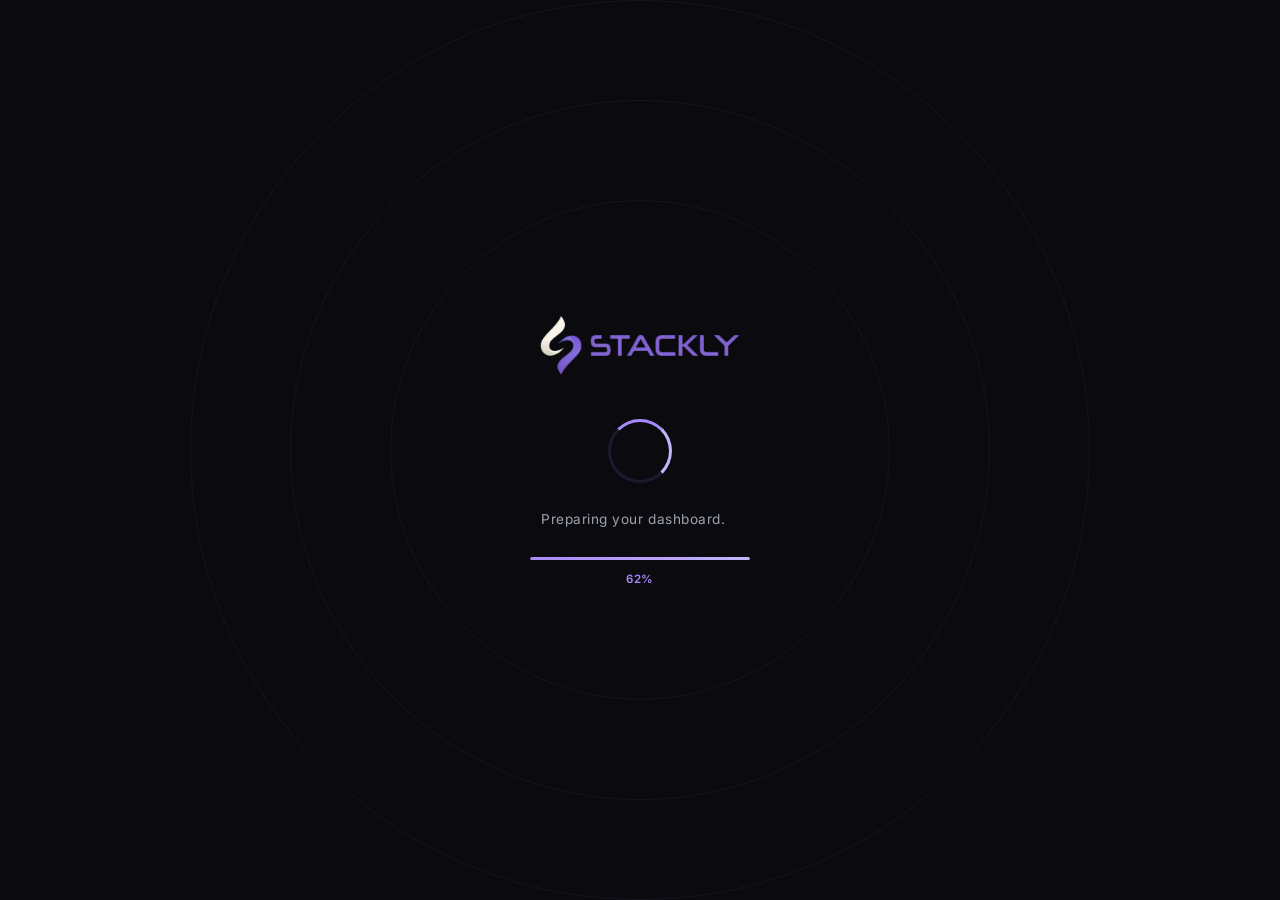
==== commit d374817c: "completed" ====
--- a/index.html
+++ b/index.html
@@ -122,6 +122,10 @@
       .load-logo{font-size:1.6rem;}
       .progress-track{width:180px;}
     }
+    .logo img {
+      width:200px;
+      height:60px;
+    }
   </style>
 </head>
 <body>
@@ -133,7 +137,7 @@
   <div class="load-ring-deco"></div>
 
   <div class="load-content">
-    <div class="load-logo"><i class="fas fa-chart-line"></i>Stack<span>ly</span></div>
+    <div class="load-logo"><a href="./home.html" class="logo"></i><img src="./src/logo.webp" alt=""></a></div>
 
     <div class="spinner"><div class="spinner-ring"></div></div>
 
